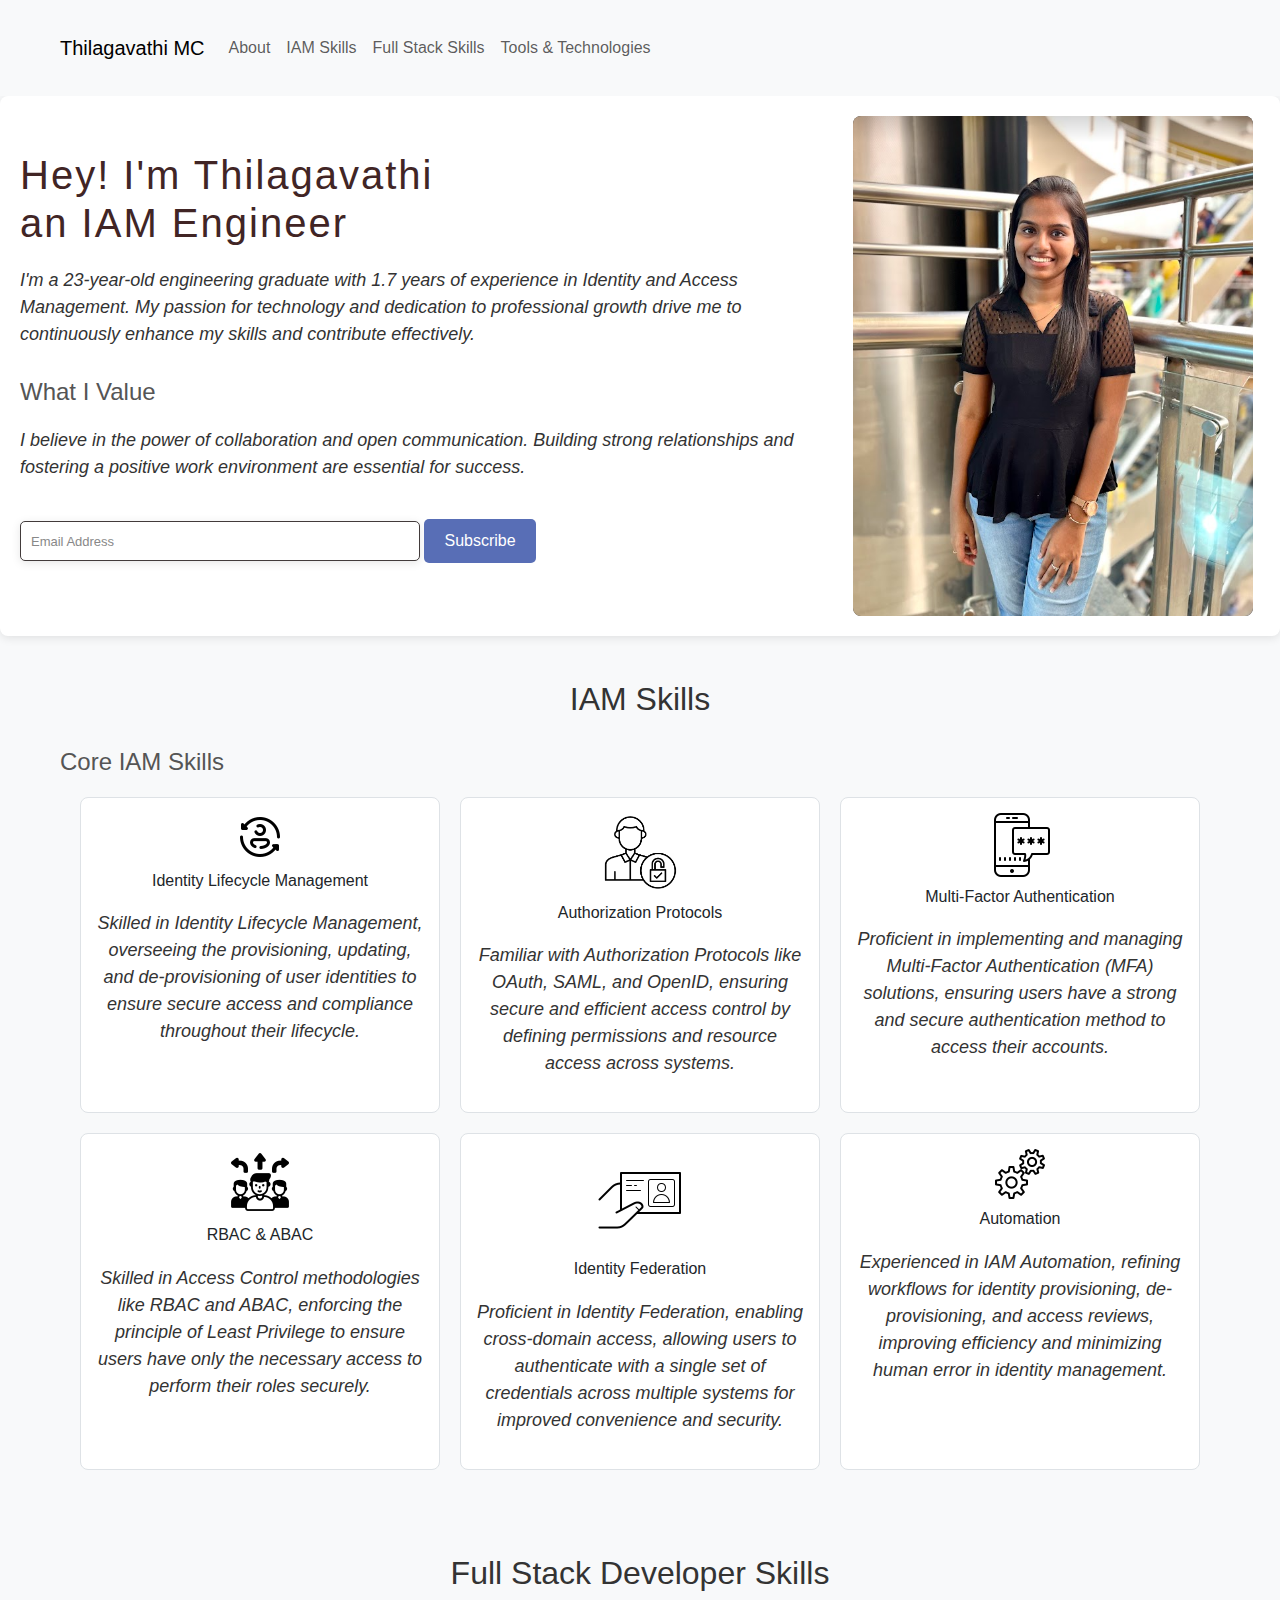
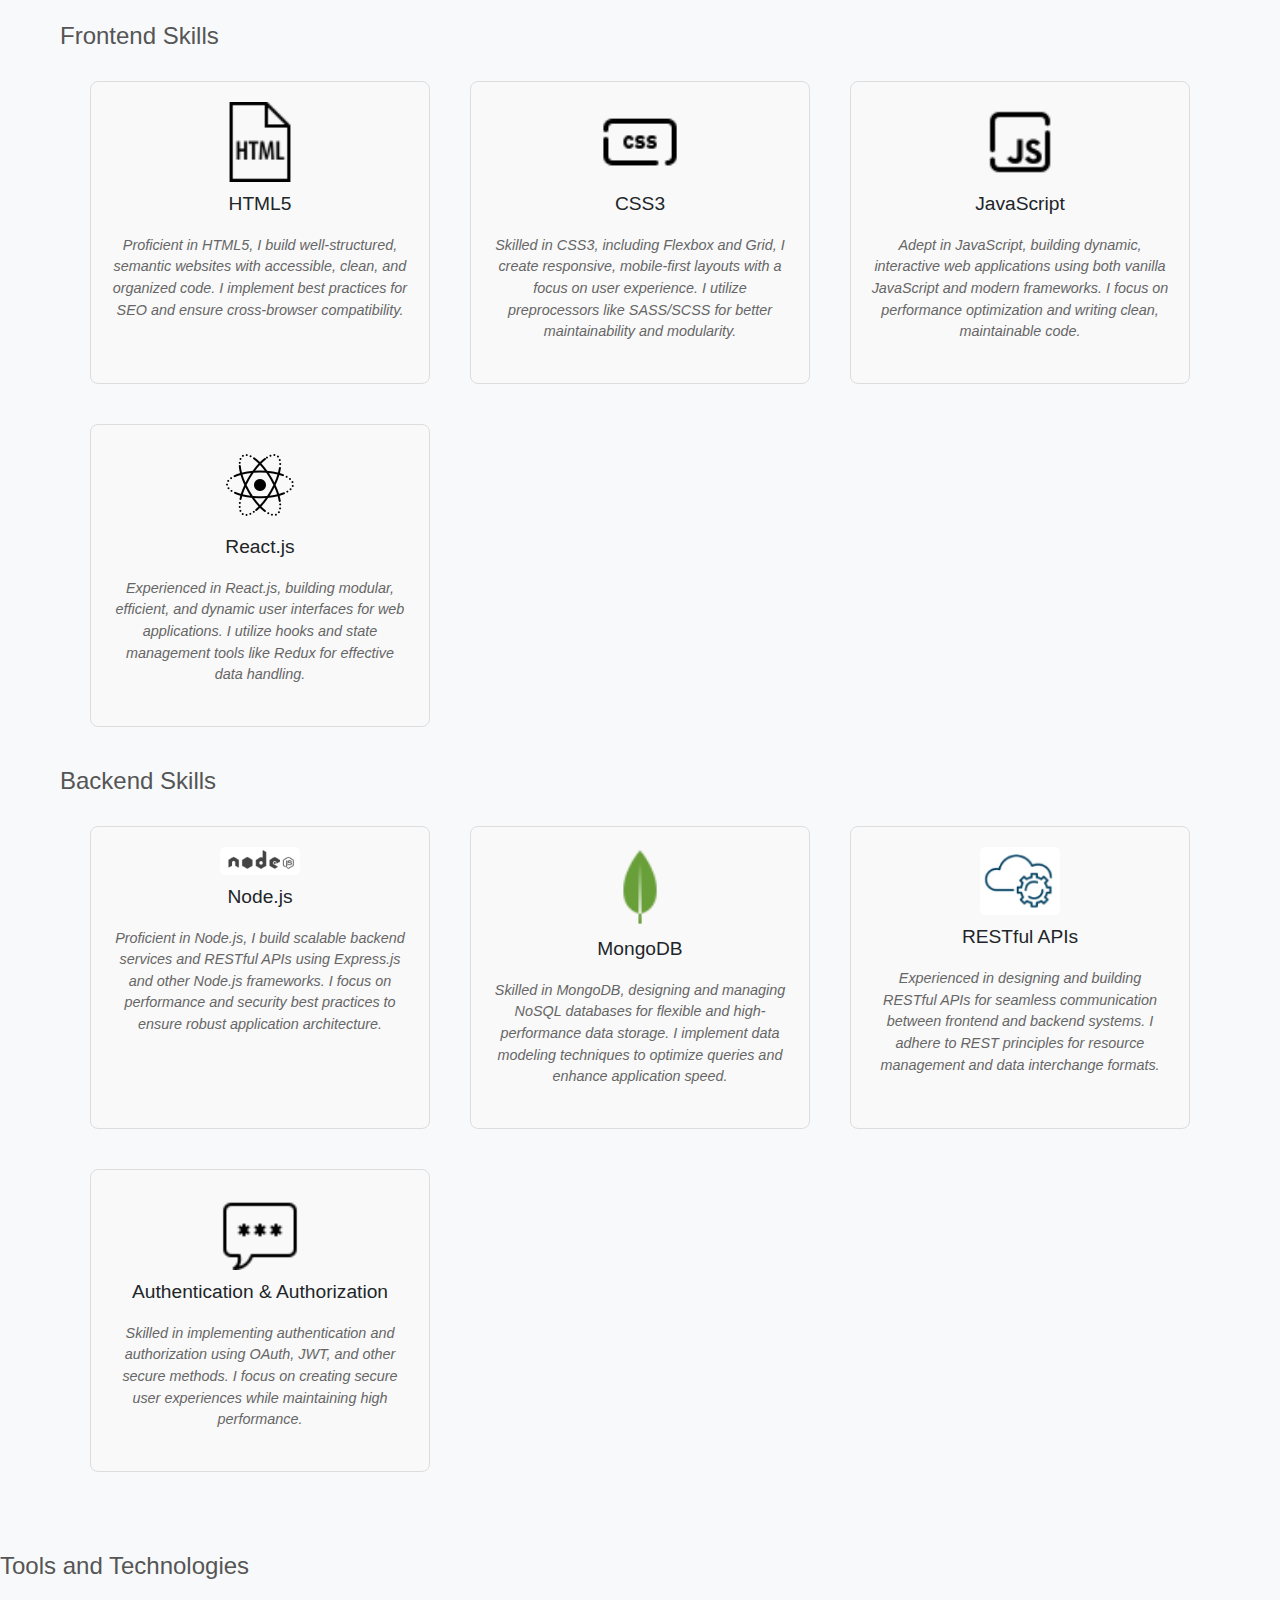
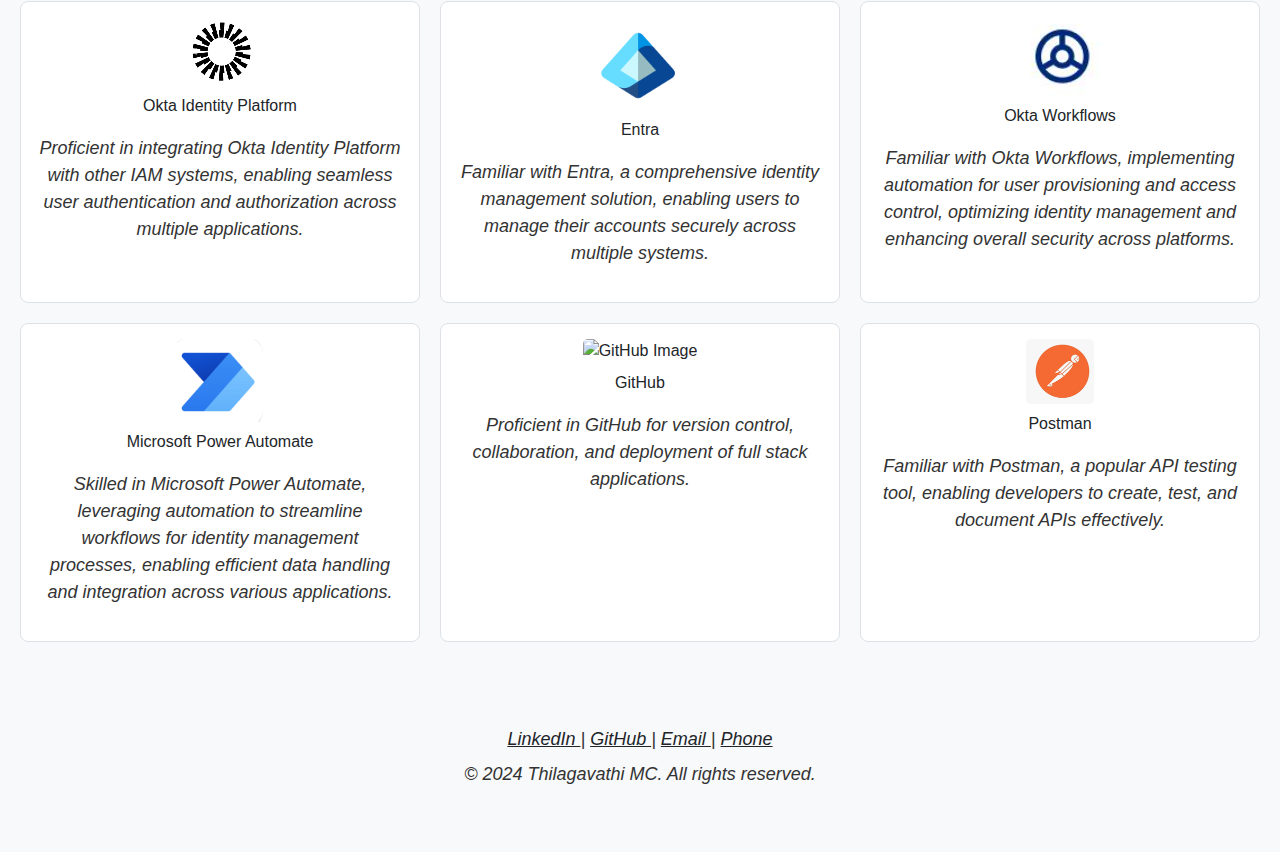
==== index.html @ 43f703d0 "Resume-Create" ====
<!DOCTYPE html>
<html lang="en">
  <head>
    <meta charset="utf-8" />
    <meta http-equiv="X-UA-Compatible" content="IE=edge" />
    <meta name="viewport" content="width=device-width, initial-scale=1" />
    <link
      href="https://cdn.jsdelivr.net/npm/bootstrap@5.3.3/dist/css/bootstrap.min.css"
      rel="stylesheet"
      integrity="sha384-QWTKZyjpPEjISv5WaRU9OFeRpok6YctnYmDr5pNlyT2bRjXh0JMhjY6hW+ALEwIH"
      crossorigin="anonymous"
    />
    <script
      src="https://cdn.jsdelivr.net/npm/bootstrap@5.3.3/dist/js/bootstrap.bundle.min.js"
      integrity="sha384-YvpcrYf0tY3lHB60NNkmXc5s9fDVZLESaAA55NDzOxhy9GkcIdslK1eN7N6jIeHz"
      crossorigin="anonymous"
    ></script>

    <script src="https://cdnjs.cloudflare.com/ajax/libs/font-awesome/6.0.0-beta3/js/all.min.js" integrity="sha512-4f2Rj1RGaymWsTy3lnBaEpG0oE1b6DhET1S/y2S+Inmmtt9VdE2U0QFyzFF0KhzAG7EhmLt+x8U4BQHq4F5LQ==" crossorigin="anonymous" referrerpolicy="no-referrer"></script>

    <link rel="stylesheet" type="text/css" media="screen" href="main.css" />
    <script src="main.js"></script>
    <style>
 body {
    background-color: #f8f9fa;
    font-family: Arial, sans-serif;
    margin: 0; /* Reset body margin */
}

.container {
    max-width: 1200px;
    margin: 0 auto;
    padding: 20px;
}

h2 {
    text-align: center;
    color: #333;
}

h4 {
    margin-top: 30px;
    color: #555;
    font-size: 1.5rem; /* Increased font size for section headers */
}

.Intro {
    display: grid;
    grid-template-columns: 2fr 1fr;
    align-items: center;
    gap: 20px;
    padding: 20px;
    background-color: #ffffff; /* Added background color for contrast */
    border-radius: 8px; /* Rounded corners */
    box-shadow: 0 2px 10px rgba(0, 0, 0, 0.1); /* Soft shadow for depth */
    overflow: hidden; /* Prevent overflow and gaps */
}

.Name {
    font-size: 2.5rem; /* Increased font size */
    color: #412525;
    letter-spacing: 2px;
    margin: 0;
    text-align: left;
}

.mypic {
    height: 500px;
    width: 100%; /* Make image responsive */
    max-width: 400px; /* Limit max width */
    border-radius: 8px;
    background-color: #333;
    object-fit: cover; /* Ensures the image covers the area without distortion */
}

.email {
    height: 40px;
    width: 100%; /* Full width for better responsiveness */
    max-width: 400px; /* Limit max width */
    box-shadow: 0 2px 10px rgba(0, 0, 0, 0.1);
    color: #333;
    border: 1px solid #423b3b;
    border-radius: 5px;
    font-size: 1em;
    margin: 20px 0; /* Margin for better spacing */
    padding: 10px; /* Added padding for better input size */
}

.email::placeholder {
    font-size: 13px;
    color: #888;
}

.submit-btn {
    padding: 10px 20px; /* Added padding for better button size */
    background-color: #586eb6;
    color: white;
    border: none;
    border-radius: 5px;
    font-size: 16px;
    cursor: pointer;
    transition: background-color 0.3s; /* Smooth transition */
}

.submit-btn:hover {
    background-color: #5eb362;
}

p {
    font-size: 1.125rem; /* Improved font size */
    color: #333;
    margin: 20px 0;
    font-style: italic;
}

.IAM-overview,
.skills-overview {
    display: grid; /* Changed to grid for consistent layout */
    grid-template-columns: repeat(auto-fill, minmax(300px, 1fr));
    gap: 20px;
    margin: 20px;
}

.IAM-item,
.skill-item {
    background: white;
    border: 1px solid #dee2e6;
    border-radius: 8px;
    padding: 15px;
    transition: transform 0.3s;
    text-align: center; 
}

.IAM-item:hover,
.skill-item:hover {
    transform: translateY(-5px);
    box-shadow: 0 4px 8px rgba(0, 0, 0, 0.2);
}

.IAM-item img,
.skill-item img {
    max-width: 100%;
    height: auto;
    border-radius: 5px;
    margin-bottom: 10px;
}

.skill-item {
    flex: 1 1 30%; /* Adjusts the size of each skill item */
    margin: 10px;
    padding: 20px;
    border: 1px solid #ddd;
    background-color: #f9f9f9;
    transition: transform 0.2s;
}

.skill-item img {
    width: 80px; /* Set a fixed width for images */
    margin-bottom: 10px;
}

.skill-item h6 {
    font-size: 1.2em;
    margin-bottom: 10px;
}

.skill-item p {
    font-size: 0.9em;
    color: #666;
}

@media screen and (max-width: 768px) {
    .Intro {
        grid-template-columns: 1fr; /* Stacks items on smaller screens */
    }

    .mypic {
        margin-top: 20px; /* Space between image and text on small screens */
    }
}


    </style>
  </head>
  <body>
    <!-- Navigation Bar -->
    <nav class="navbar navbar-expand-lg navbar-light bg-light">
      <div class="container">
        <a class="navbar-brand" href="#">Thilagavathi MC</a>
        <button
          class="navbar-toggler"
          type="button"
          data-bs-toggle="collapse"
          data-bs-target="#navbarNav"
          aria-controls="navbarNav"
          aria-expanded="false"
          aria-label="Toggle navigation"
        >
          <span class="navbar-toggler-icon"></span>
        </button>
        <div class="collapse navbar-collapse" id="navbarNav">
          <ul class="navbar-nav">
            <li class="nav-item">
              <a class="nav-link" href="#about">About</a>
            </li>
            <li class="nav-item">
              <a class="nav-link" href="#iam-skills">IAM Skills</a>
            </li>
            <li class="nav-item">
              <a class="nav-link" href="#dev-skills">Full Stack Skills</a>
            </li>
            <li class="nav-item">
              <a class="nav-link" href="#tools">Tools & Technologies</a>
            </li>
          </ul>
        </div>
      </div>
    </nav>

    <!-- About Section -->
    <section id="about">
      <div class="Intro">
          <div class="about-text">
              <h1 class="Name">Hey! I'm Thilagavathi<br />an IAM Engineer</h1>
              <p>
                  I'm a 23-year-old engineering graduate with 1.7 years of experience in Identity and Access Management. My passion for technology and dedication to professional growth drive me to continuously enhance my skills and contribute effectively.
              </p>
              <h4>What I Value</h4>
              <p>
                  I believe in the power of collaboration and open communication. Building strong relationships and fostering a positive work environment are essential for success.
              </p>
              
              <form>
                  <input
                      type="email"
                      class="email"
                      name="email"
                      placeholder="Email Address"
                      required
                  />
                  <button type="submit" class="submit-btn">Subscribe</button>
              </form>
          </div>
          <img class="mypic" src="/Images/Me.png" alt="Me" />
      </div>
  </section>
  
     

    <!-- IAM Skills Section -->
    <section id="iam-skills">
      <div class="container">
        <h2 class="mt-4 mb-3">IAM Skills</h2>
        <h4>Core IAM Skills</h4>
        <div class="IAM-overview">
          <article class="IAM-item">
            <img
              src="./Images/LifeCycle.png"
              alt="Identity Lifecycle Management Image"
            />
            <h6>Identity Lifecycle Management</h6>
            <p>
              Skilled in Identity Lifecycle Management, overseeing the
              provisioning, updating, and de-provisioning of user identities to
              ensure secure access and compliance throughout their lifecycle.
            </p>
          </article>

          <article class="IAM-item">
            <img
              src="./Images/Authorization.png"
              alt="Authorization Protocols Image"
            />
            <h6>Authorization Protocols</h6>
            <p>
              Familiar with Authorization Protocols like OAuth, SAML, and
              OpenID, ensuring secure and efficient access control by defining
              permissions and resource access across systems.
            </p>
          </article>

          <article class="IAM-item">
            <img
              src="./Images/MFA.png"
              alt="Multi-Factor Authentication Image"
            />
            <h6>Multi-Factor Authentication</h6>
            <p>
              Proficient in implementing and managing Multi-Factor
              Authentication (MFA) solutions, ensuring users have a strong and
              secure authentication method to access their accounts.
            </p>
          </article>

          <article class="IAM-item">
            <img src="Images/RBAC.png" alt="RBAC & ABAC Image" />
            <h6>RBAC & ABAC</h6>
            <p>
              Skilled in Access Control methodologies like RBAC and ABAC,
              enforcing the principle of Least Privilege to ensure users have
              only the necessary access to perform their roles securely.
            </p>
          </article>

          <article class="IAM-item">
            <img
              src="./Images/identityFed.png"
              alt="Identity Federation Image"
            />
            <h6>Identity Federation</h6>
            <p>
              Proficient in Identity Federation, enabling cross-domain access,
              allowing users to authenticate with a single set of credentials
              across multiple systems for improved convenience and security.
            </p>
          </article>

          <article class="IAM-item">
            <img src="./Images/Automation.png" alt="Automation Image" />
            <h6>Automation</h6>
            <p>
              Experienced in IAM Automation, refining workflows for identity
              provisioning, de-provisioning, and access reviews, improving
              efficiency and minimizing human error in identity management.
            </p>
          </article>
        </div>
      </div>
    </section>

    <!-- Full Stack Skills Section -->
    <div class="container">
      <h2 class="mt-4 mb-3">Full Stack Developer Skills</h2>

      <section>
        <h4>Frontend Skills</h4>
        <div class="skills-overview">
          <article class="skill-item">
            <img src="./Images/html.png" alt="HTML5 Image" />
            <h6>HTML5</h6>
            <p>
              Proficient in HTML5, I build well-structured, semantic websites
              with accessible, clean, and organized code. I implement best
              practices for SEO and ensure cross-browser compatibility.
            </p>
          </article>

          <article class="skill-item">
            <img src="./Images/css.png" alt="CSS3 Image" />
            <h6>CSS3</h6>
            <p>
              Skilled in CSS3, including Flexbox and Grid, I create responsive,
              mobile-first layouts with a focus on user experience. I utilize
              preprocessors like SASS/SCSS for better maintainability and
              modularity.
            </p>
          </article>

          <article class="skill-item">
            <img src="./Images/javascript.png" alt="JavaScript Image" />
            <h6>JavaScript</h6>
            <p>
              Adept in JavaScript, building dynamic, interactive web
              applications using both vanilla JavaScript and modern frameworks.
              I focus on performance optimization and writing clean,
              maintainable code.
            </p>
          </article>

          <article class="skill-item">
            <img src="./Images/react.png" alt="React.js Image" />
            <h6>React.js</h6>
            <p>
              Experienced in React.js, building modular, efficient, and dynamic
              user interfaces for web applications. I utilize hooks and state
              management tools like Redux for effective data handling.
            </p>
          </article>
        </div>
      </section>

      <section>
        <h4>Backend Skills</h4>
        <div class="skills-overview">
          <article class="skill-item">
            <img src="./Images/nodejs.png" alt="Node.js Image" />
            <h6>Node.js</h6>
            <p>
              Proficient in Node.js, I build scalable backend services and
              RESTful APIs using Express.js and other Node.js frameworks. I
              focus on performance and security best practices to ensure robust
              application architecture.
            </p>
          </article>

          <article class="skill-item">
            <img src="./Images/mongodb.png" alt="MongoDB Image" />
            <h6>MongoDB</h6>
            <p>
              Skilled in MongoDB, designing and managing NoSQL databases for
              flexible and high-performance data storage. I implement data
              modeling techniques to optimize queries and enhance application
              speed.
            </p>
          </article>

          <article class="skill-item">
            <img src="./Images/restapi.png" alt="RESTful APIs Image" />
            <h6>RESTful APIs</h6>
            <p>
              Experienced in designing and building RESTful APIs for seamless
              communication between frontend and backend systems. I adhere to
              REST principles for resource management and data interchange
              formats.
            </p>
          </article>

          <article class="skill-item">
            <img src="./Images/auth.png" alt="Authentication Image" />
            <h6>Authentication & Authorization</h6>
            <p>
              Skilled in implementing authentication and authorization using
              OAuth, JWT, and other secure methods. I focus on creating secure
              user experiences while maintaining high performance.
            </p>
          </article>
        </div>
      </section>
    </div>

    <!-- Tools & Technologies Section -->
    <section>
      <h4>Tools and Technologies</h4>
      <div class="IAM-overview">
        <article class="IAM-item">
          <img src="./Images/Okta.png" alt="Okta Identity Platform Image" />
          <h6>Okta Identity Platform</h6>
          <p>
            Proficient in integrating Okta Identity Platform with other IAM
            systems, enabling seamless user authentication and authorization
            across multiple applications.
          </p>
        </article>

        <article class="IAM-item">
          <img src="./Images/Entra.png" alt="Entra Image" />
          <h6>Entra</h6>
          <p>
            Familiar with Entra, a comprehensive identity management solution,
            enabling users to manage their accounts securely across multiple
            systems.
          </p>
        </article>

        <article class="IAM-item">
          <img src="./Images/WorkFlow.png" alt="Okta Workflows Image" />
          <h6>Okta Workflows</h6>
          <p>
            Familiar with Okta Workflows, implementing automation for user
            provisioning and access control, optimizing identity management and
            enhancing overall security across platforms.
          </p>
        </article>

        <article class="IAM-item">
          <img src="./Images//PA.png" alt="Microsoft Power Automate Image" />
          <h6>Microsoft Power Automate</h6>
          <p>
            Skilled in Microsoft Power Automate, leveraging automation to
            streamline workflows for identity management processes, enabling
            efficient data handling and integration across various applications.
          </p>
        </article>

        <article class="IAM-item">
          <img src="./Images/github.png" alt="GitHub Image" />
          <h6>GitHub</h6>
          <p>
            Proficient in GitHub for version control, collaboration, and
            deployment of full stack applications.
          </p>
        </article>

        <article class="IAM-item">
          <img src="./Images/postman.png" alt="Postman Image" />
          <h6>Postman</h6>
          <p>
            Familiar with Postman, a popular API testing tool, enabling
            developers to create, test, and document APIs effectively.
          </p>
        </article>
      </div>
    </section>
  </body>

<!-- Footer Section -->
<footer class="bg-light text-center py-4">
  <div class="container">
    <p class="mb-0">
      <a href="https://www.linkedin.com/in/mc-thilaga/" target="_blank" class="text-dark">
        <i class="fab fa-linkedin"></i> LinkedIn
      </a> |
      <a href="https://github.com/ThilagaMC" target="_blank" class="text-dark">
        <i class="fab fa-github"></i> GitHub
      </a> |
      <a href="mailto:thilaga2k2@gmail.com" class="text-dark">
        <i class="fas fa-envelope"></i> Email
      </a> |
      <a href="tel:+91 9381659870" class="text-dark">
        <i class="fas fa-phone"></i> Phone
      </a>
    </p>
    <p class="mt-2">
      &copy; 2024 Thilagavathi MC. All rights reserved.
    </p>
  </div>
</footer>


</html>
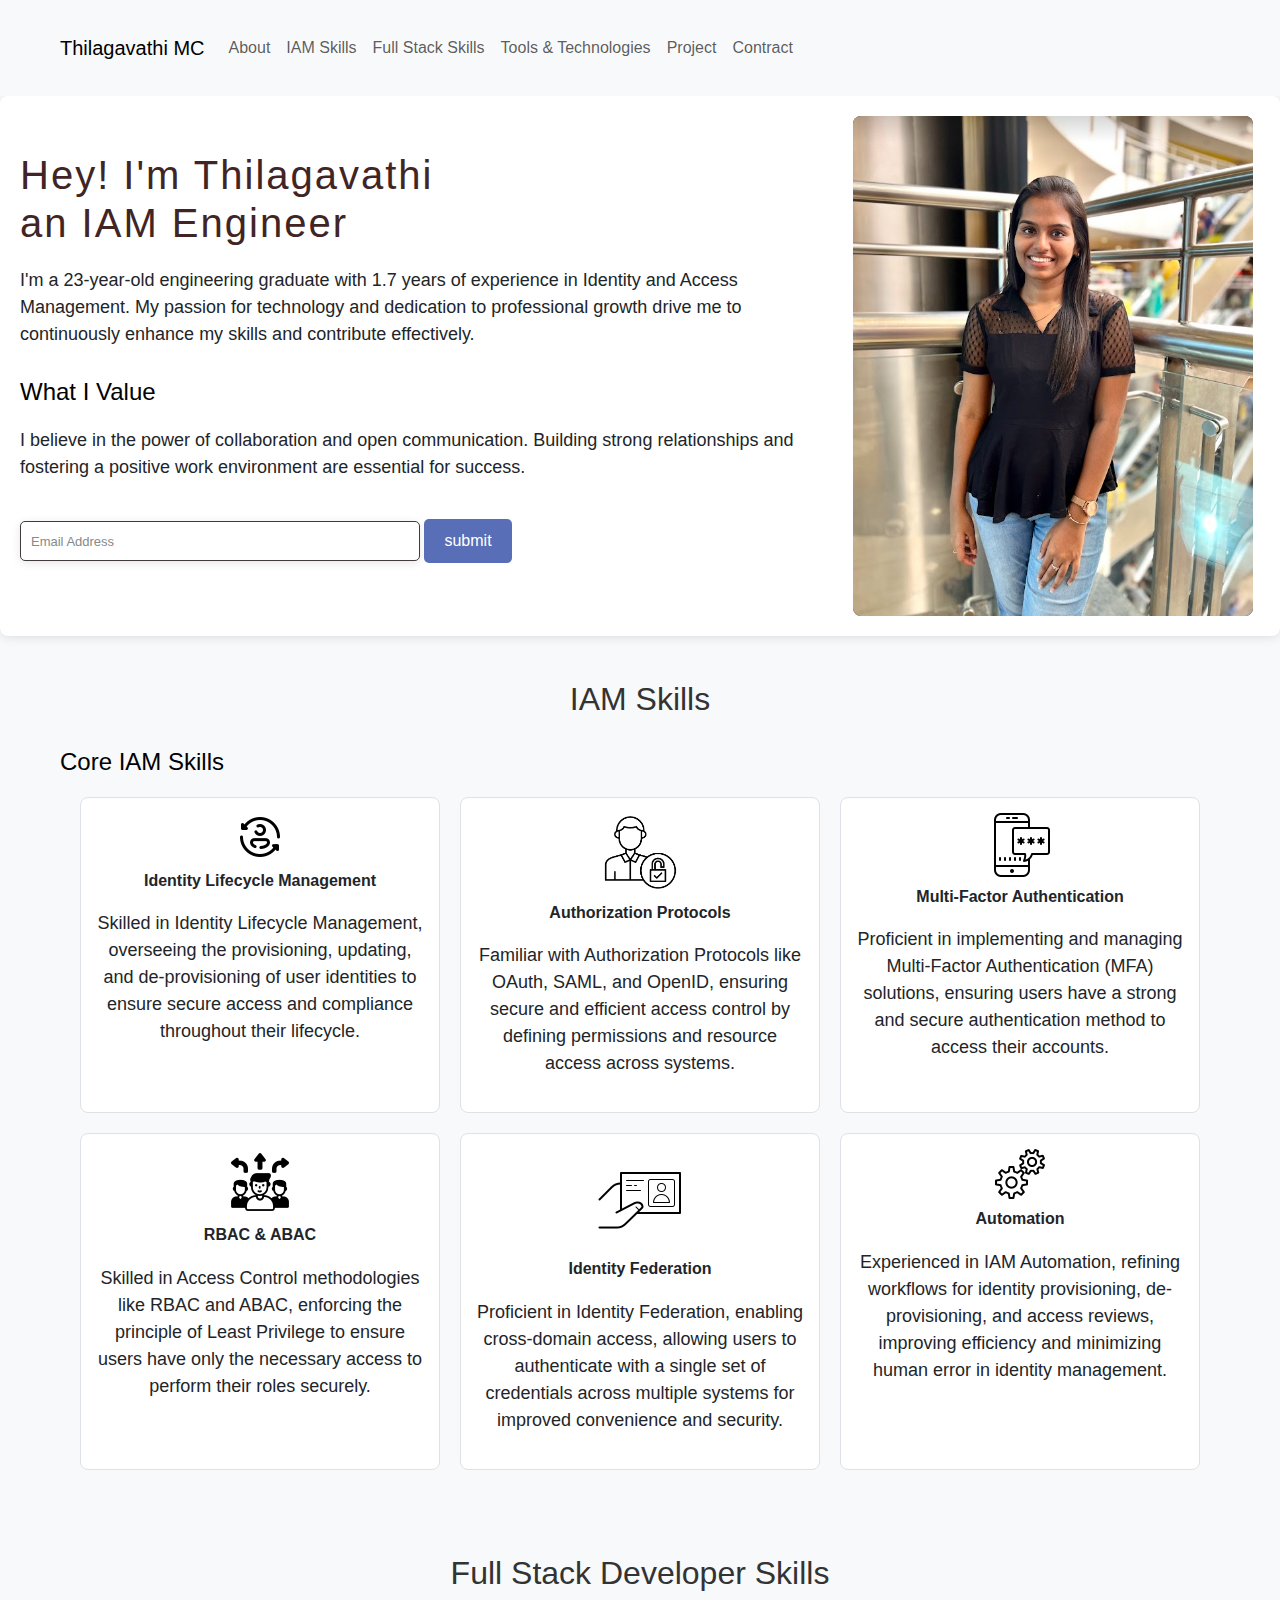
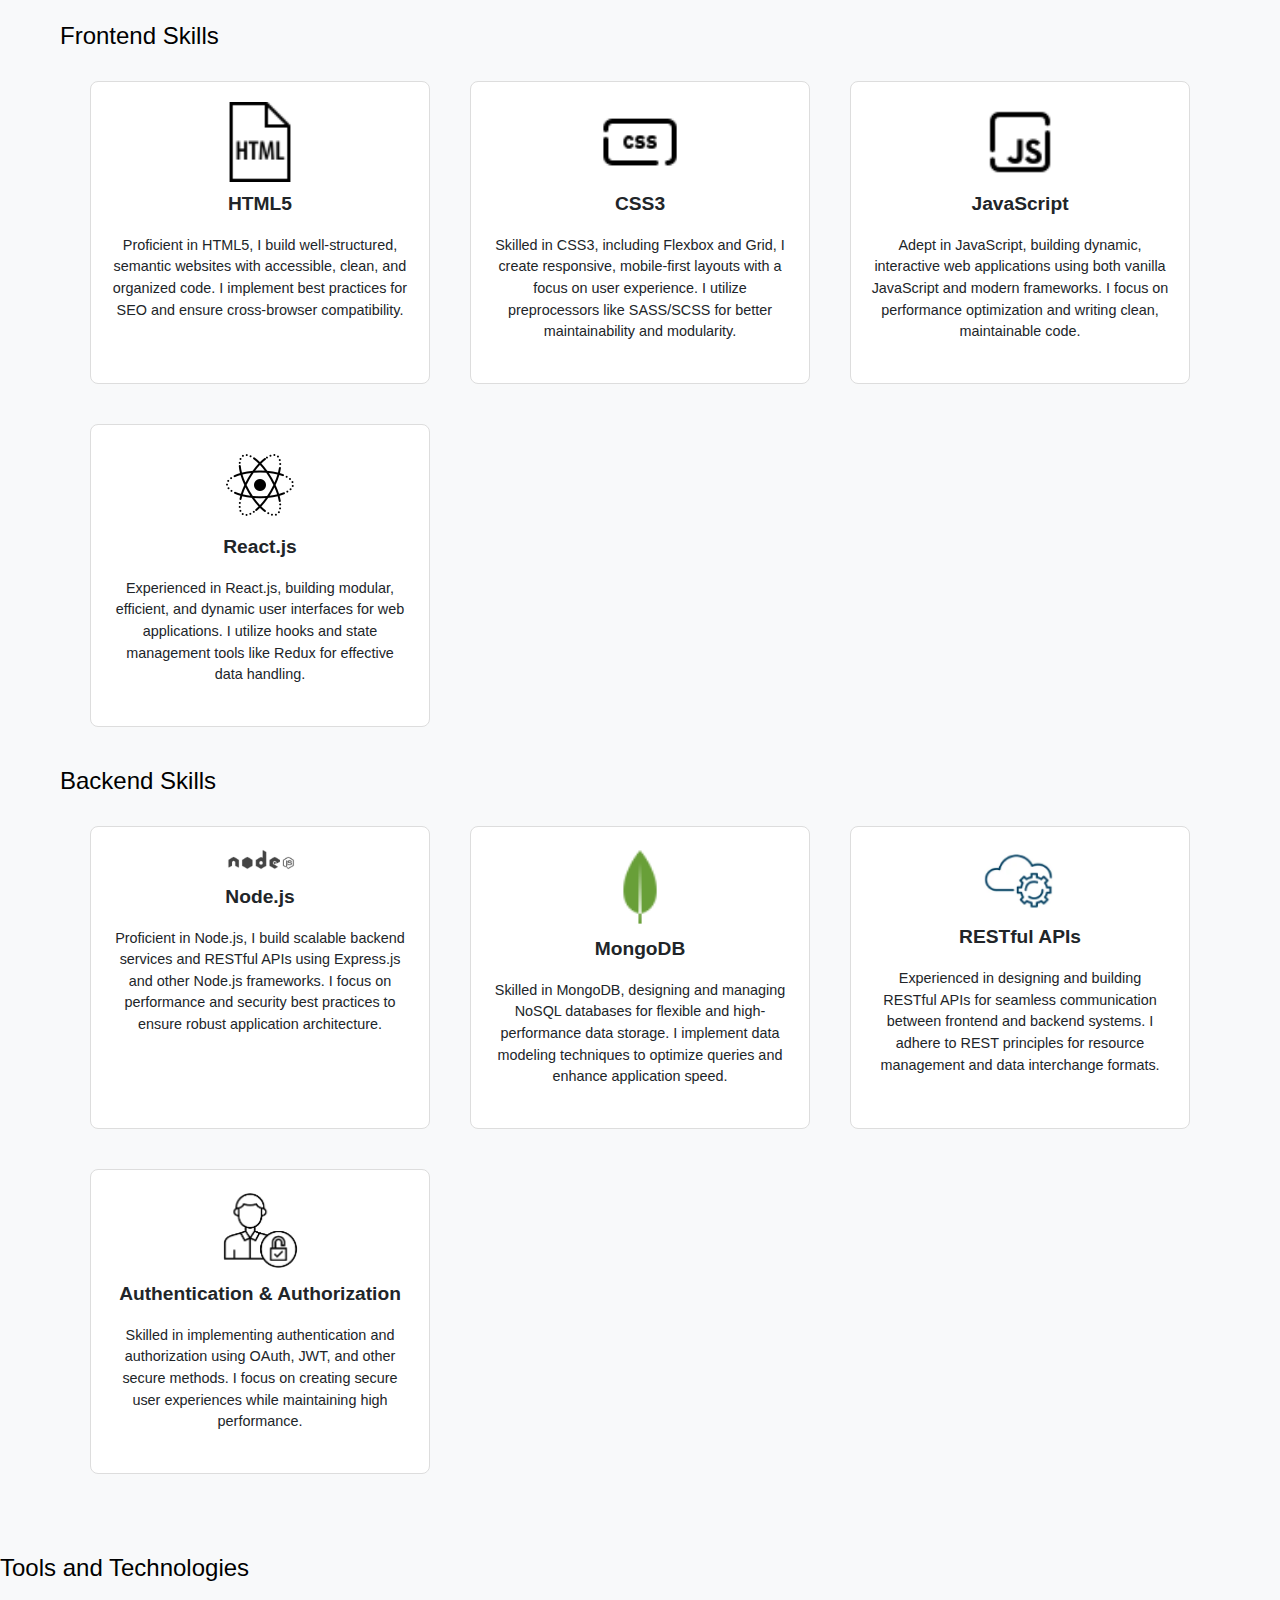
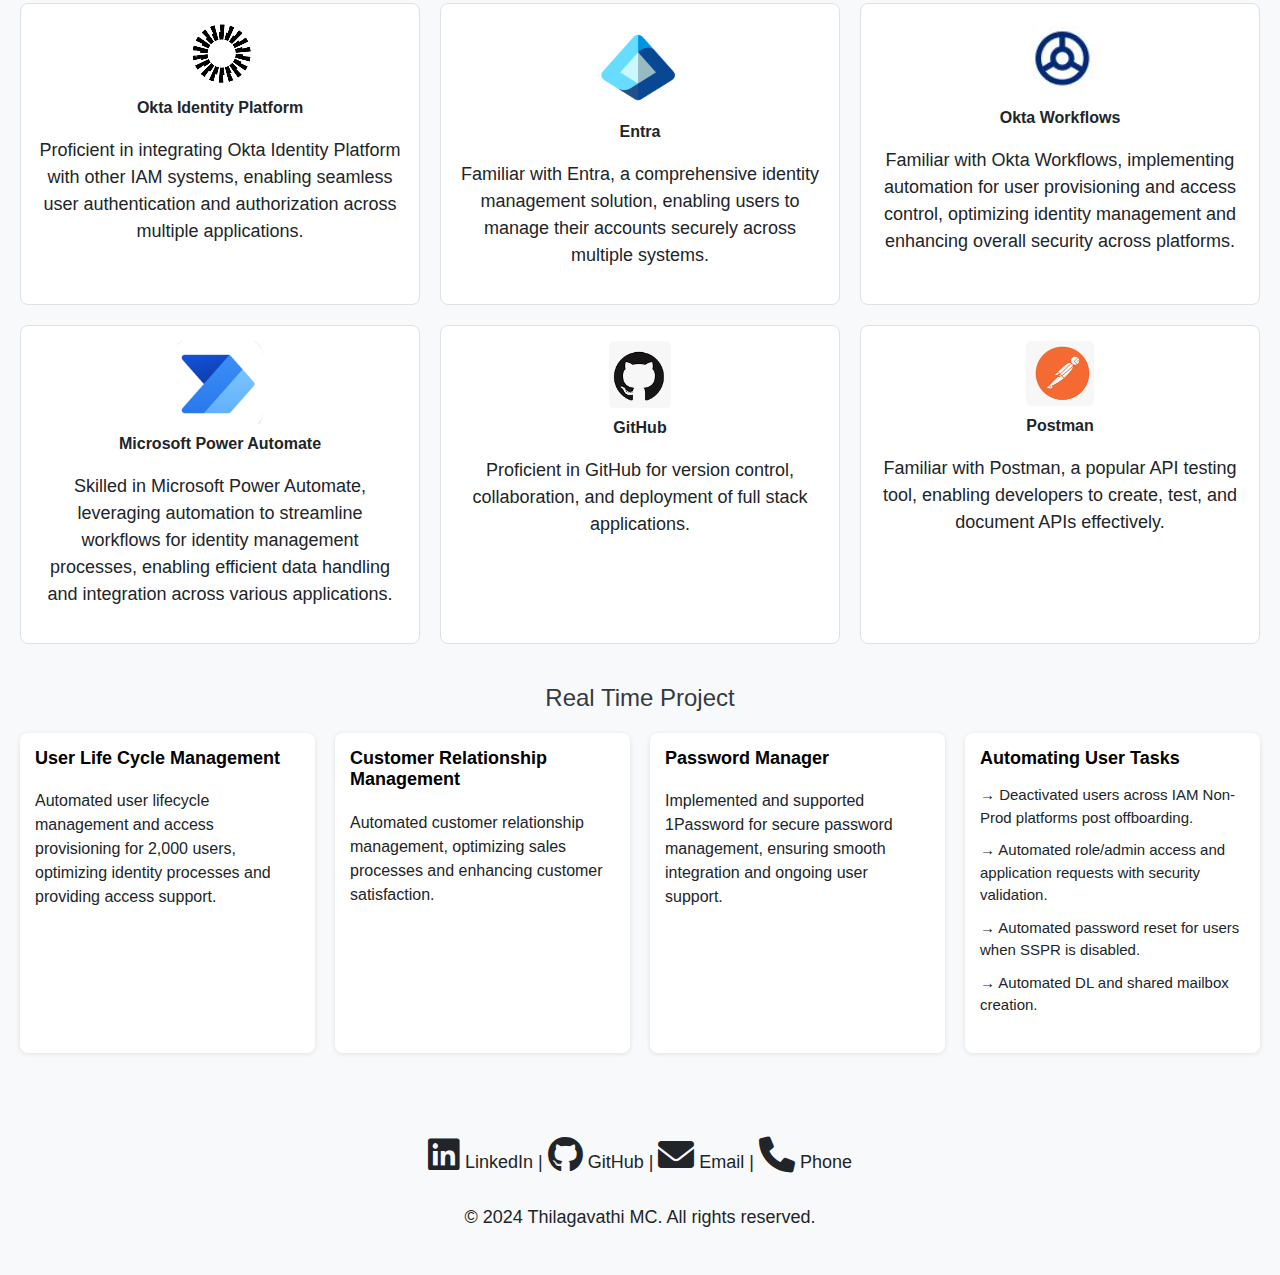
==== commit 2fd63126: "changes" ====
--- a/index.html
+++ b/index.html
@@ -1,6 +1,7 @@
 <!DOCTYPE html>
 <html lang="en">
   <head>
+    <title>Resume</title>
     <meta charset="utf-8" />
     <meta http-equiv="X-UA-Compatible" content="IE=edge" />
     <meta name="viewport" content="width=device-width, initial-scale=1" />
@@ -16,173 +17,17 @@
       crossorigin="anonymous"
     ></script>
 
-    <script src="https://cdnjs.cloudflare.com/ajax/libs/font-awesome/6.0.0-beta3/js/all.min.js" integrity="sha512-4f2Rj1RGaymWsTy3lnBaEpG0oE1b6DhET1S/y2S+Inmmtt9VdE2U0QFyzFF0KhzAG7EhmLt+x8U4BQHq4F5LQ==" crossorigin="anonymous" referrerpolicy="no-referrer"></script>
-
-    <link rel="stylesheet" type="text/css" media="screen" href="main.css" />
+    <link rel="stylesheet" href="https://cdnjs.cloudflare.com/ajax/libs/font-awesome/6.0.0-beta3/css/all.min.css">
+
+    <link rel="stylesheet" type="text/css" media="screen" href=".css" />
+    <link rel="stylesheet" href="./main.css">
     <script src="main.js"></script>
-    <style>
- body {
-    background-color: #f8f9fa;
-    font-family: Arial, sans-serif;
-    margin: 0; /* Reset body margin */
-}
-
-.container {
-    max-width: 1200px;
-    margin: 0 auto;
-    padding: 20px;
-}
-
-h2 {
-    text-align: center;
-    color: #333;
-}
-
-h4 {
-    margin-top: 30px;
-    color: #555;
-    font-size: 1.5rem; /* Increased font size for section headers */
-}
-
-.Intro {
-    display: grid;
-    grid-template-columns: 2fr 1fr;
-    align-items: center;
-    gap: 20px;
-    padding: 20px;
-    background-color: #ffffff; /* Added background color for contrast */
-    border-radius: 8px; /* Rounded corners */
-    box-shadow: 0 2px 10px rgba(0, 0, 0, 0.1); /* Soft shadow for depth */
-    overflow: hidden; /* Prevent overflow and gaps */
-}
-
-.Name {
-    font-size: 2.5rem; /* Increased font size */
-    color: #412525;
-    letter-spacing: 2px;
-    margin: 0;
-    text-align: left;
-}
-
-.mypic {
-    height: 500px;
-    width: 100%; /* Make image responsive */
-    max-width: 400px; /* Limit max width */
-    border-radius: 8px;
-    background-color: #333;
-    object-fit: cover; /* Ensures the image covers the area without distortion */
-}
-
-.email {
-    height: 40px;
-    width: 100%; /* Full width for better responsiveness */
-    max-width: 400px; /* Limit max width */
-    box-shadow: 0 2px 10px rgba(0, 0, 0, 0.1);
-    color: #333;
-    border: 1px solid #423b3b;
-    border-radius: 5px;
-    font-size: 1em;
-    margin: 20px 0; /* Margin for better spacing */
-    padding: 10px; /* Added padding for better input size */
-}
-
-.email::placeholder {
-    font-size: 13px;
-    color: #888;
-}
-
-.submit-btn {
-    padding: 10px 20px; /* Added padding for better button size */
-    background-color: #586eb6;
-    color: white;
-    border: none;
-    border-radius: 5px;
-    font-size: 16px;
-    cursor: pointer;
-    transition: background-color 0.3s; /* Smooth transition */
-}
-
-.submit-btn:hover {
-    background-color: #5eb362;
-}
-
-p {
-    font-size: 1.125rem; /* Improved font size */
-    color: #333;
-    margin: 20px 0;
-    font-style: italic;
-}
-
-.IAM-overview,
-.skills-overview {
-    display: grid; /* Changed to grid for consistent layout */
-    grid-template-columns: repeat(auto-fill, minmax(300px, 1fr));
-    gap: 20px;
-    margin: 20px;
-}
-
-.IAM-item,
-.skill-item {
-    background: white;
-    border: 1px solid #dee2e6;
-    border-radius: 8px;
-    padding: 15px;
-    transition: transform 0.3s;
-    text-align: center; 
-}
-
-.IAM-item:hover,
-.skill-item:hover {
-    transform: translateY(-5px);
-    box-shadow: 0 4px 8px rgba(0, 0, 0, 0.2);
-}
-
-.IAM-item img,
-.skill-item img {
-    max-width: 100%;
-    height: auto;
-    border-radius: 5px;
-    margin-bottom: 10px;
-}
-
-.skill-item {
-    flex: 1 1 30%; /* Adjusts the size of each skill item */
-    margin: 10px;
-    padding: 20px;
-    border: 1px solid #ddd;
-    background-color: #f9f9f9;
-    transition: transform 0.2s;
-}
-
-.skill-item img {
-    width: 80px; /* Set a fixed width for images */
-    margin-bottom: 10px;
-}
-
-.skill-item h6 {
-    font-size: 1.2em;
-    margin-bottom: 10px;
-}
-
-.skill-item p {
-    font-size: 0.9em;
-    color: #666;
-}
-
-@media screen and (max-width: 768px) {
-    .Intro {
-        grid-template-columns: 1fr; /* Stacks items on smaller screens */
-    }
-
-    .mypic {
-        margin-top: 20px; /* Space between image and text on small screens */
-    }
-}
-
-
-    </style>
+
   </head>
   <body>
+
+    
+
     <!-- Navigation Bar -->
     <nav class="navbar navbar-expand-lg navbar-light bg-light">
       <div class="container">
@@ -211,6 +56,12 @@
             </li>
             <li class="nav-item">
               <a class="nav-link" href="#tools">Tools & Technologies</a>
+            </li>
+            <li class="nav-item">
+              <a class="nav-link" href="#project">Project</a>
+            </li>
+            <li class="nav-item">
+              <a class="nav-link" href="#contract">Contract</a>
             </li>
           </ul>
         </div>
@@ -238,10 +89,10 @@
                       placeholder="Email Address"
                       required
                   />
-                  <button type="submit" class="submit-btn">Subscribe</button>
+                  <button type="submit" class="submit-btn">submit</button>
               </form>
           </div>
-          <img class="mypic" src="/Images/Me.png" alt="Me" />
+          <img class="mypic" src="./Pictures/Me.png" alt="Me" />
       </div>
   </section>
   
@@ -255,8 +106,8 @@
         <div class="IAM-overview">
           <article class="IAM-item">
             <img
-              src="./Images/LifeCycle.png"
-              alt="Identity Lifecycle Management Image"
+              src="./Pictures/LifeCycle.png"
+              alt="Identity Lifecycle Management"
             />
             <h6>Identity Lifecycle Management</h6>
             <p>
@@ -268,8 +119,8 @@
 
           <article class="IAM-item">
             <img
-              src="./Images/Authorization.png"
-              alt="Authorization Protocols Image"
+              src="./Pictures/Authorization.png"
+              alt="Authorization Protocols"
             />
             <h6>Authorization Protocols</h6>
             <p>
@@ -281,8 +132,8 @@
 
           <article class="IAM-item">
             <img
-              src="./Images/MFA.png"
-              alt="Multi-Factor Authentication Image"
+              src="./Pictures/MFA.png"
+              alt="Multi-Factor Authentication"
             />
             <h6>Multi-Factor Authentication</h6>
             <p>
@@ -293,7 +144,7 @@
           </article>
 
           <article class="IAM-item">
-            <img src="Images/RBAC.png" alt="RBAC & ABAC Image" />
+            <img src="Pictures/RBAC.png" alt="RBAC & ABAC " />
             <h6>RBAC & ABAC</h6>
             <p>
               Skilled in Access Control methodologies like RBAC and ABAC,
@@ -304,8 +155,8 @@
 
           <article class="IAM-item">
             <img
-              src="./Images/identityFed.png"
-              alt="Identity Federation Image"
+              src="./Pictures/identityFed.png"
+              alt="Identity Federation"
             />
             <h6>Identity Federation</h6>
             <p>
@@ -316,7 +167,7 @@
           </article>
 
           <article class="IAM-item">
-            <img src="./Images/Automation.png" alt="Automation Image" />
+            <img src="./Pictures/Automation.png" alt="Automation" />
             <h6>Automation</h6>
             <p>
               Experienced in IAM Automation, refining workflows for identity
@@ -329,14 +180,15 @@
     </section>
 
     <!-- Full Stack Skills Section -->
-    <div class="container">
-      <h2 class="mt-4 mb-3">Full Stack Developer Skills</h2>
-
-      <section>
+    
+    <div class="container" id="dev-skills">
+      <h2 class="mt-4 mb-3 ">Full Stack Developer Skills</h2>
+
+      <section >
         <h4>Frontend Skills</h4>
         <div class="skills-overview">
           <article class="skill-item">
-            <img src="./Images/html.png" alt="HTML5 Image" />
+            <img src="./Pictures/html.png" alt="HTML5" />
             <h6>HTML5</h6>
             <p>
               Proficient in HTML5, I build well-structured, semantic websites
@@ -346,7 +198,7 @@
           </article>
 
           <article class="skill-item">
-            <img src="./Images/css.png" alt="CSS3 Image" />
+            <img src="./Pictures/css.png" alt="CSS3" />
             <h6>CSS3</h6>
             <p>
               Skilled in CSS3, including Flexbox and Grid, I create responsive,
@@ -357,7 +209,7 @@
           </article>
 
           <article class="skill-item">
-            <img src="./Images/javascript.png" alt="JavaScript Image" />
+            <img src="./Pictures/javascript.png" alt="JavaScript" />
             <h6>JavaScript</h6>
             <p>
               Adept in JavaScript, building dynamic, interactive web
@@ -368,7 +220,7 @@
           </article>
 
           <article class="skill-item">
-            <img src="./Images/react.png" alt="React.js Image" />
+            <img src="./Pictures/react.png" alt="React.js" />
             <h6>React.js</h6>
             <p>
               Experienced in React.js, building modular, efficient, and dynamic
@@ -383,7 +235,7 @@
         <h4>Backend Skills</h4>
         <div class="skills-overview">
           <article class="skill-item">
-            <img src="./Images/nodejs.png" alt="Node.js Image" />
+            <img src="./Pictures/nodejs.png" alt="Node.js" />
             <h6>Node.js</h6>
             <p>
               Proficient in Node.js, I build scalable backend services and
@@ -394,7 +246,7 @@
           </article>
 
           <article class="skill-item">
-            <img src="./Images/mongodb.png" alt="MongoDB Image" />
+            <img src="./Pictures/mongodb.png" alt="MongoDB" />
             <h6>MongoDB</h6>
             <p>
               Skilled in MongoDB, designing and managing NoSQL databases for
@@ -405,7 +257,7 @@
           </article>
 
           <article class="skill-item">
-            <img src="./Images/restapi.png" alt="RESTful APIs Image" />
+            <img src="./Pictures/restapi.png" alt="RESTful APIs" />
             <h6>RESTful APIs</h6>
             <p>
               Experienced in designing and building RESTful APIs for seamless
@@ -416,7 +268,7 @@
           </article>
 
           <article class="skill-item">
-            <img src="./Images/auth.png" alt="Authentication Image" />
+            <img src="./Pictures/Authorization.png" alt="Authentication" />
             <h6>Authentication & Authorization</h6>
             <p>
               Skilled in implementing authentication and authorization using
@@ -430,10 +282,10 @@
 
     <!-- Tools & Technologies Section -->
     <section>
-      <h4>Tools and Technologies</h4>
+      <h4 id="tools">Tools and Technologies</h4>
       <div class="IAM-overview">
         <article class="IAM-item">
-          <img src="./Images/Okta.png" alt="Okta Identity Platform Image" />
+          <img src="./Pictures/Okta.png" alt="Okta Identity Platform" />
           <h6>Okta Identity Platform</h6>
           <p>
             Proficient in integrating Okta Identity Platform with other IAM
@@ -443,7 +295,7 @@
         </article>
 
         <article class="IAM-item">
-          <img src="./Images/Entra.png" alt="Entra Image" />
+          <img src="./Pictures/Entra.png" alt="Entra" />
           <h6>Entra</h6>
           <p>
             Familiar with Entra, a comprehensive identity management solution,
@@ -453,7 +305,7 @@
         </article>
 
         <article class="IAM-item">
-          <img src="./Images/WorkFlow.png" alt="Okta Workflows Image" />
+          <img src="./Pictures/WorkFlow.png" alt="Okta Workflows" />
           <h6>Okta Workflows</h6>
           <p>
             Familiar with Okta Workflows, implementing automation for user
@@ -463,7 +315,7 @@
         </article>
 
         <article class="IAM-item">
-          <img src="./Images//PA.png" alt="Microsoft Power Automate Image" />
+          <img src="./Pictures/PA.png" alt="Microsoft Power Automate" />
           <h6>Microsoft Power Automate</h6>
           <p>
             Skilled in Microsoft Power Automate, leveraging automation to
@@ -473,7 +325,7 @@
         </article>
 
         <article class="IAM-item">
-          <img src="./Images/github.png" alt="GitHub Image" />
+          <img src="./Pictures/GitHub.png" alt="GitHub" />
           <h6>GitHub</h6>
           <p>
             Proficient in GitHub for version control, collaboration, and
@@ -482,7 +334,7 @@
         </article>
 
         <article class="IAM-item">
-          <img src="./Images/postman.png" alt="Postman Image" />
+          <img src="./Pictures/postman.png" alt="Postman" />
           <h6>Postman</h6>
           <p>
             Familiar with Postman, a popular API testing tool, enabling
@@ -490,26 +342,55 @@
           </p>
         </article>
       </div>
+
+      <div class="Project-Details" id="project">
+        <h5>Real Time Project</h5>
+        <div class="grid-container">
+            <div class="grid-item">
+                <h6>User Life Cycle Management</h6>
+                <p>Automated user lifecycle management and access provisioning for 2,000 users, optimizing identity processes and providing access support.</p>
+            </div>
+            <div class="grid-item">
+                <h6>Customer Relationship Management</h6>
+                <p>Automated customer relationship management, optimizing sales processes and enhancing customer satisfaction.</p>
+            </div>
+            <div class="grid-item">
+                <h6>Password Manager</h6>
+                <p>Implemented and supported 1Password for secure password management, ensuring smooth integration and ongoing user support.</p>
+            </div>
+            <div class="grid-item">
+                <h6>Automating User Tasks</h6>
+                <ul class="list-inline">
+                    <li>&rarr; Deactivated users across IAM Non-Prod platforms post offboarding.</li>
+                    <li>&rarr; Automated role/admin access and application requests with security validation.</li>
+                    <li>&rarr; Automated password reset for users when SSPR is disabled.</li>
+                    <li>&rarr; Automated DL and shared mailbox creation.</li>
+                </ul>
+            </div>
+        </div>
+    </div>
+    
+
     </section>
   </body>
 
 <!-- Footer Section -->
 <footer class="bg-light text-center py-4">
-  <div class="container">
-    <p class="mb-0">
-      <a href="https://www.linkedin.com/in/mc-thilaga/" target="_blank" class="text-dark">
-        <i class="fab fa-linkedin"></i> LinkedIn
-      </a> |
-      <a href="https://github.com/ThilagaMC" target="_blank" class="text-dark">
-        <i class="fab fa-github"></i> GitHub
-      </a> |
-      <a href="mailto:thilaga2k2@gmail.com" class="text-dark">
-        <i class="fas fa-envelope"></i> Email
-      </a> |
-      <a href="tel:+91 9381659870" class="text-dark">
-        <i class="fas fa-phone"></i> Phone
-      </a>
-    </p>
+  <div class="container" id="contract">
+      <p class="mb-0">
+          <a href="https://www.linkedin.com/in/mc-thilaga/" style="text-decoration: none;" target="_blank" class="text-dark">
+              <i class="fab fa-linkedin fa-2x"></i> LinkedIn |</a>
+          <a href="https://github.com/ThilagaMC" target="_blank" class="text-dark" style="text-decoration: none;">
+              <i class="fab fa-github fa-2x"></i> GitHub
+          </a> |
+          <a href="mailto:your-thilaga2k2@gmail.com" class="text-dark" style="text-decoration: none;">
+              <i class="fas fa-envelope fa-2x"></i> Email
+          </a> |
+          <a href="tel:+91 9381659870" class="text-dark" style="text-decoration: none;">
+              <i class="fas fa-phone fa-2x"></i> Phone
+          </a>
+      </p>
+  </div>
     <p class="mt-2">
       &copy; 2024 Thilagavathi MC. All rights reserved.
     </p>
--- a/main.css
+++ b/main.css
@@ -0,0 +1,212 @@
+body {
+    background-color: #f8f9fa;
+    margin: 0;
+    font-family: 'Gill Sans', 'Gill Sans MT', Calibri, 'Trebuchet MS', sans-serif;
+}
+
+.container {
+    max-width: 1200px;
+    margin: 0 auto;
+    padding: 20px;
+}
+
+h2 {
+    text-align: center;
+    color: #333;
+}
+
+h4 {
+    margin-top: 30px;
+    color: #000000;
+    font-size: 1.5rem; /* Increased font size for section headers */
+}
+
+h6 {
+    font-weight: 550;
+}
+.Intro {
+    display: grid;
+    grid-template-columns: 2fr 1fr;
+    align-items: center;
+    gap: 20px;
+    padding: 20px;
+    background-color: #ffffff; /* Added background color for contrast */
+    border-radius: 8px; /* Rounded corners */
+    box-shadow: 0 2px 10px rgba(0, 0, 0, 0.1); /* Soft shadow for depth */
+    overflow: hidden; /* Prevent overflow and gaps */
+}
+
+.Name {
+    font-size: 2.5rem; /* Increased font size */
+    color: #412525;
+    letter-spacing: 2px;
+    margin: 0;
+    text-align: left;
+}
+
+.mypic {
+    height: 500px;
+    width: 100%; /* Make image responsive */
+    max-width: 400px; /* Limit max width */
+    border-radius: 8px;
+    background-color: #333;
+    object-fit: cover; /* Ensures the image covers the area without distortion */
+}
+
+.email {
+    height: 40px;
+    width: 100%; /* Full width for better responsiveness */
+    max-width: 400px; /* Limit max width */
+    box-shadow: 0 2px 10px rgba(0, 0, 0, 0.1);
+    color: #333;
+    border: 1px solid #423b3b;
+    border-radius: 5px;
+    font-size: 1em;
+    margin: 20px 0; /* Margin for better spacing */
+    padding: 10px; /* Added padding for better input size */
+}
+
+.email::placeholder {
+    font-size: 13px;
+    color: #888;
+}
+
+.submit-btn {
+    padding: 10px 20px; /* Added padding for better button size */
+    background-color: #586eb6;
+    color: white;
+    border: none;
+    border-radius: 5px;
+    font-size: 16px;
+    cursor: pointer;
+    transition: background-color 0.3s; /* Smooth transition */
+}
+
+.submit-btn:hover {
+    background-color: #5eb362;
+}
+
+p {
+    font-size: 1.125rem; /* Improved font size */
+    margin: 20px 0;
+}
+
+.IAM-overview,
+.skills-overview {
+    display: grid;
+    grid-template-columns: repeat(auto-fill, minmax(300px, 1fr));
+    gap: 20px;
+    margin: 20px;
+}
+
+.IAM-item,
+.skill-item {
+    background: white;
+    border: 1px solid #dee2e6;
+    border-radius: 8px;
+    padding: 15px;
+    transition: transform 0.3s;
+    text-align: center; 
+}
+
+.IAM-item:hover,
+.skill-item:hover {
+    transform: translateY(-5px);
+    box-shadow: 0 4px 8px rgba(0, 0, 0, 0.2);
+}
+
+.IAM-item img,
+.skill-item img {
+    max-width: 100%;
+    height: auto;
+    border-radius: 5px;
+    margin-bottom: 10px;
+}
+
+.skill-item {
+    flex: 1 1 30%; /* Adjusts the size of each skill item */
+    margin: 10px;
+    padding: 20px;
+    border: 1px solid #ddd;
+    background-color: white;
+    transition: transform 0.2s;
+}
+
+.skill-item img {
+    width: 80px; /* Set a fixed width for images */
+    margin-bottom: 10px;
+}
+
+.skill-item h6 {
+    font-size: 1.2em;
+    margin-bottom: 10px;
+    font-weight: 550;
+}
+
+.skill-item p {
+    font-size: 0.9em;
+}
+
+@media screen and (max-width: 768px) {
+    .Intro {
+        grid-template-columns: 1fr; /* Stacks items on smaller screens */
+    }
+
+    .mypic {
+        margin-top: 20px; /* Space between image and text on small screens */
+    }
+}
+
+.Project-Details {
+    padding: 20px;
+    background-color: #f8f9fa; /* Light background */
+}
+
+.Project-Details h5 {
+    text-align: center;
+    font-size: 24px;
+    color: #343a40; /* Dark text color */
+    margin-bottom: 20px; /* Space below the heading */
+}
+
+.grid-container {
+    display: grid;
+    grid-template-columns: repeat(auto-fill, minmax(250px, 1fr)); /* Responsive columns */
+    gap: 20px; /* Space between grid items */
+}
+
+.grid-item {
+    background-color: #ffffff; /* White background for items */
+    border-radius: 8px; /* Rounded corners */
+    padding: 15px; /* Padding inside each item */
+    box-shadow: 0 1px 5px rgba(0, 0, 0, 0.1); /* Subtle shadow for items */
+    transition: transform 0.3s, box-shadow 0.3s; /* Transition for effects */
+}
+
+.grid-item:hover {
+    transform: translateY(-5px); /* Lift effect on hover */
+    box-shadow: 0 4px 15px rgba(0, 0, 0, 0.2); /* Enhanced shadow on hover */
+}
+
+.Project-Details h6 {
+    font-size: 18px;
+    color: #000000; /* Medium dark text */
+    font-weight: 550;
+    margin-bottom: 10px; /* Space below each subheading */
+}
+
+.Project-Details p {
+    font-size: 16px;
+    line-height: 1.5; /* Improved line spacing */
+}
+
+.Project-Details ul.list-inline {
+    padding-left: 0; /* Remove default padding */
+    list-style: none; /* Remove bullet points */
+}
+
+.Project-Details ul.list-inline li {
+    padding: 5px 0; /* Space between list items */
+    font-size: 15px; /* Slightly smaller font size */
+}
+
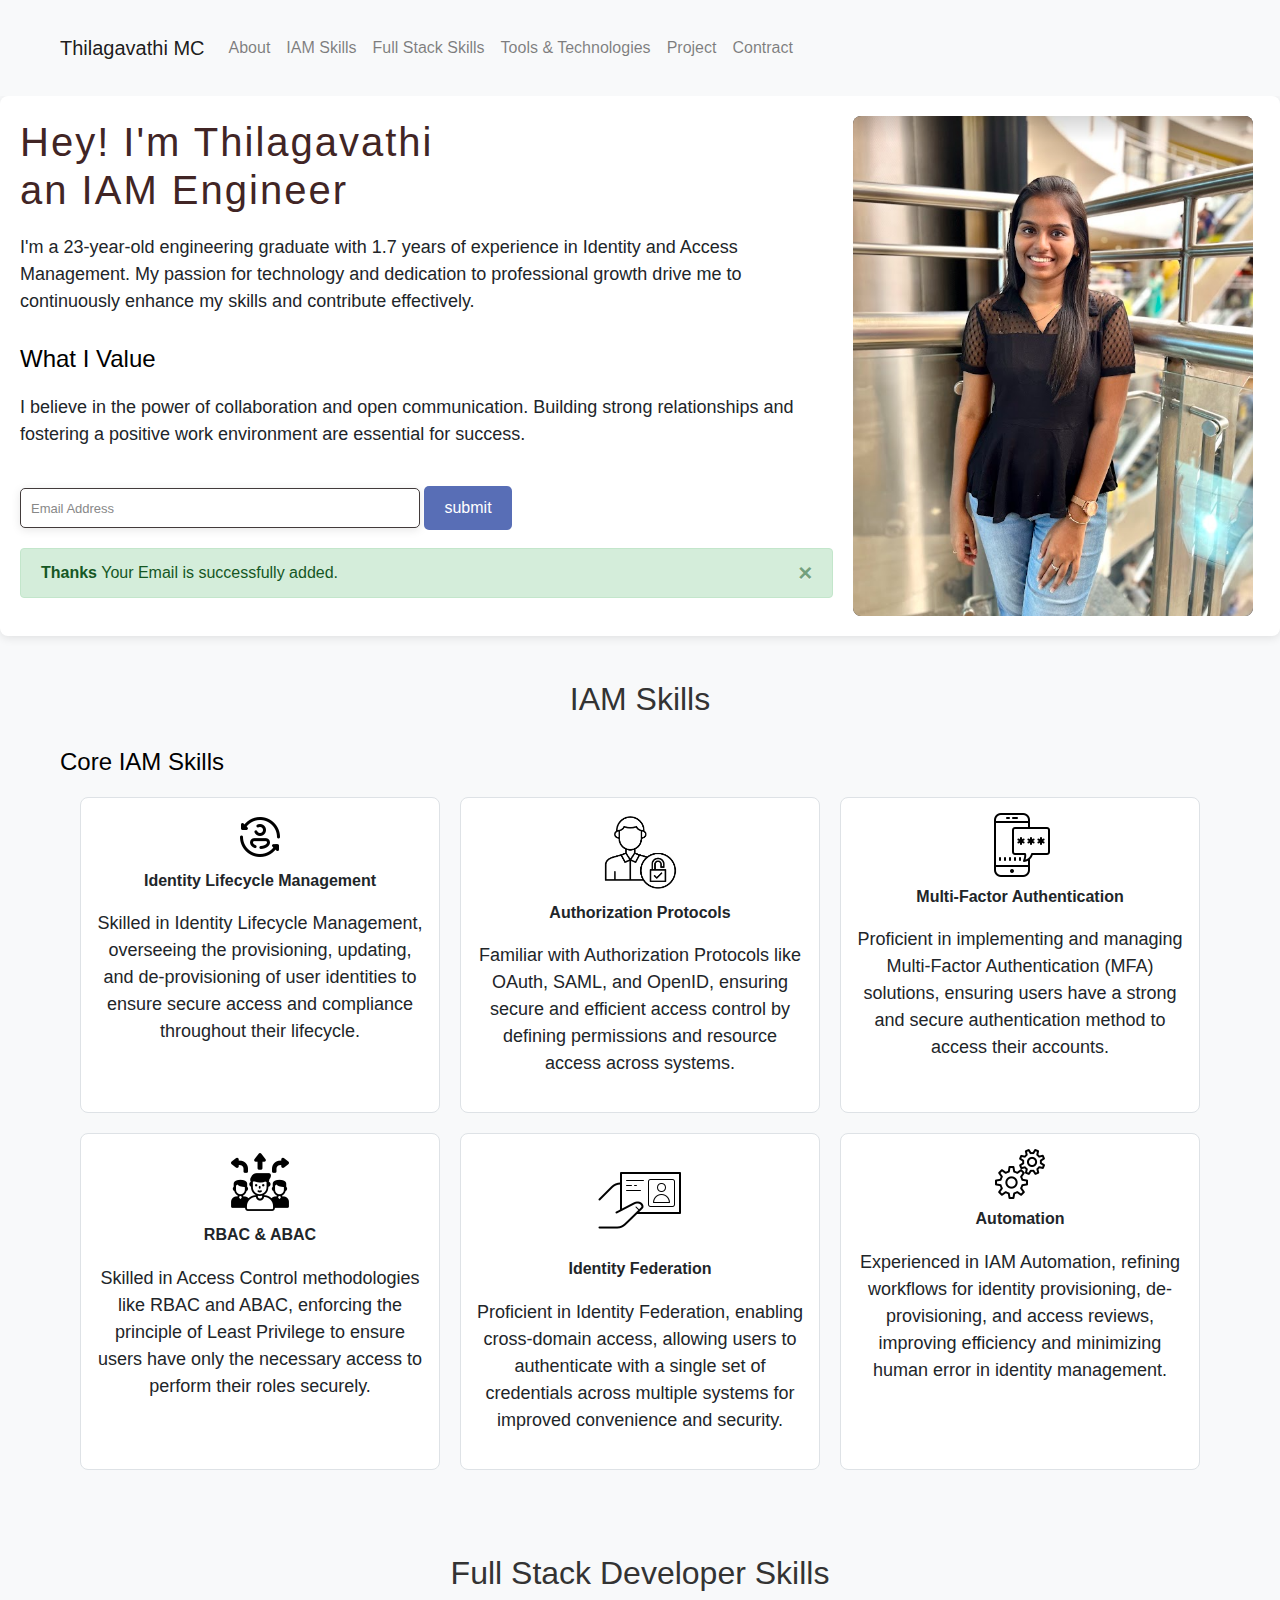
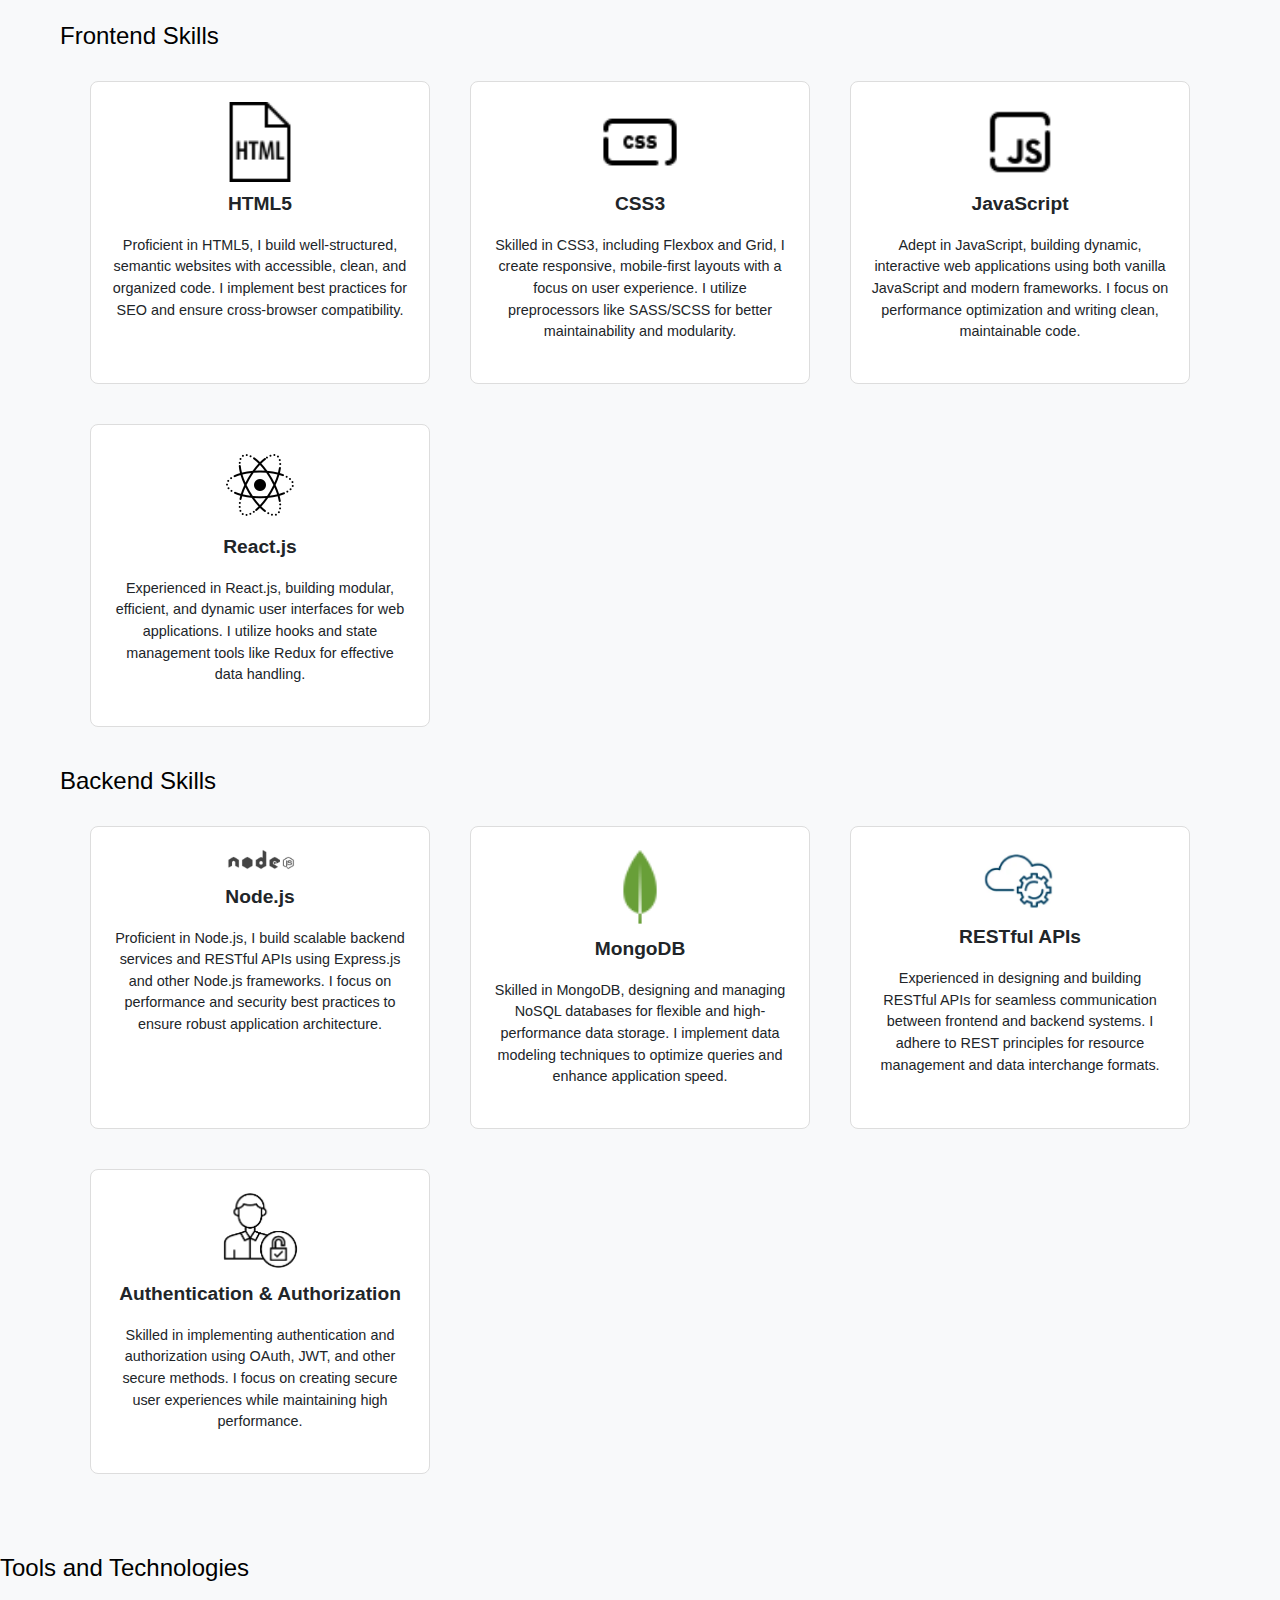
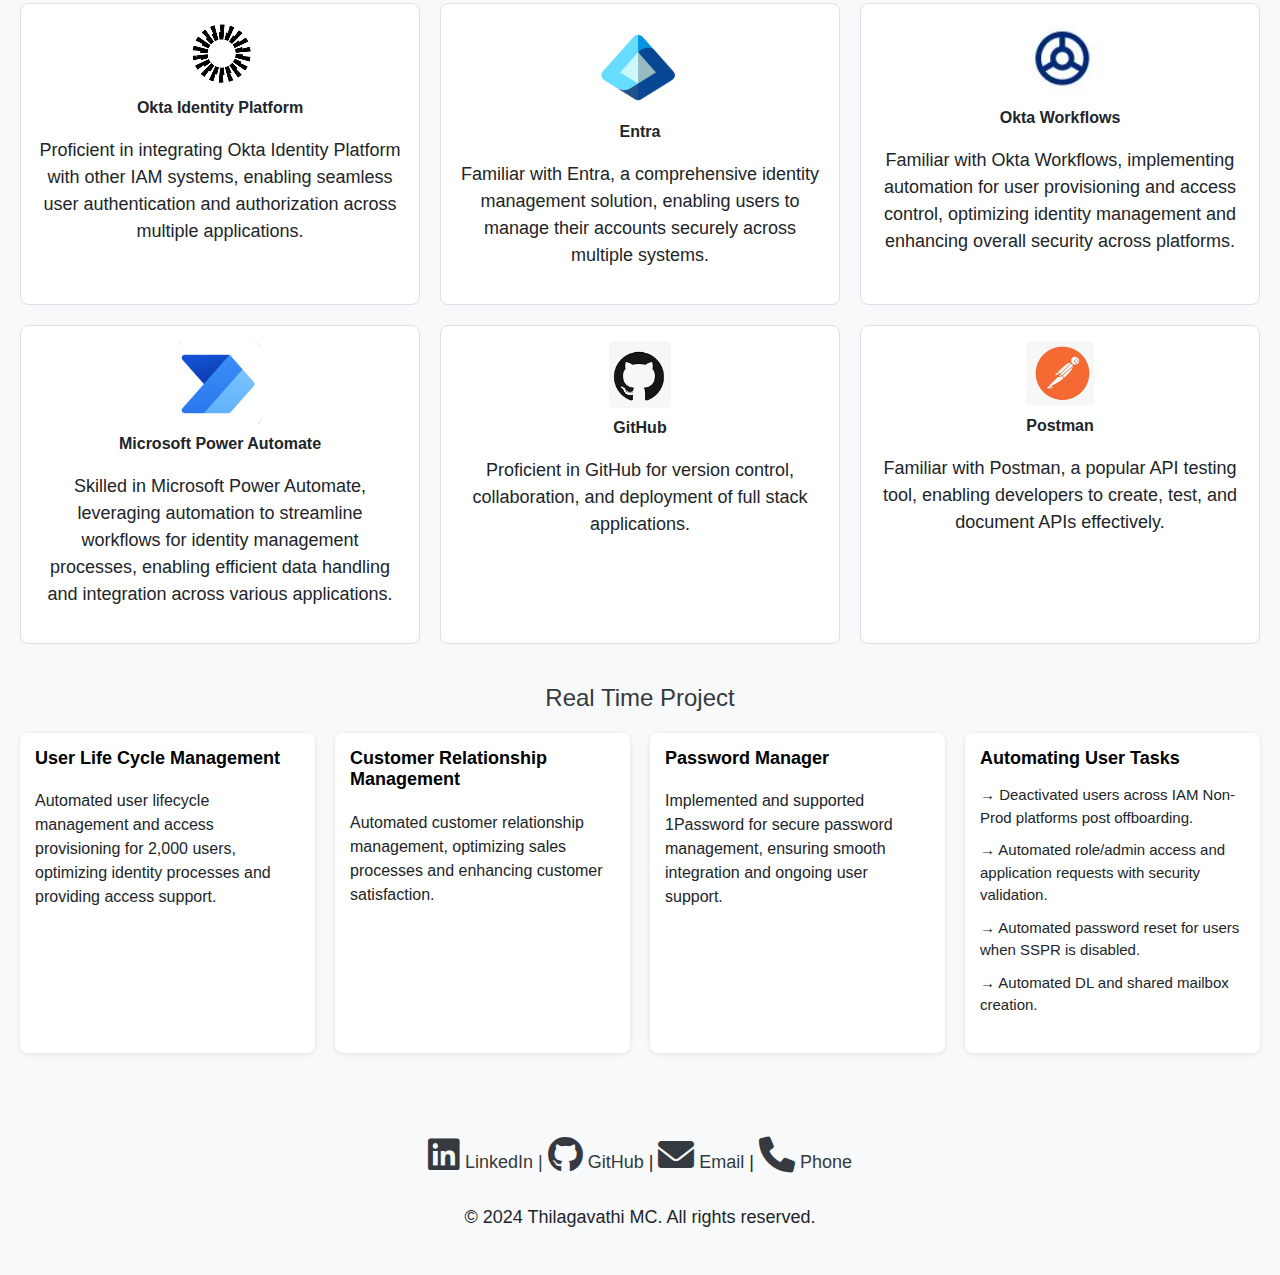
==== commit 1dda2500: "Submit Button" ====
--- a/index.html
+++ b/index.html
@@ -18,7 +18,11 @@
     ></script>
 
     <link rel="stylesheet" href="https://cdnjs.cloudflare.com/ajax/libs/font-awesome/6.0.0-beta3/css/all.min.css">
-
+    <link rel="stylesheet" href="https://stackpath.bootstrapcdn.com/bootstrap/4.5.2/css/bootstrap.min.css">
+    <script src="https://code.jquery.com/jquery-3.5.1.slim.min.js"></script>
+    <script src="https://cdn.jsdelivr.net/npm/@popperjs/core@2.9.3/dist/umd/popper.min.js"></script>
+    <script src="https://stackpath.bootstrapcdn.com/bootstrap/4.5.2/js/bootstrap.min.js"></script>
+    
     <link rel="stylesheet" type="text/css" media="screen" href=".css" />
     <link rel="stylesheet" href="./main.css">
     <script src="main.js"></script>
@@ -90,6 +94,14 @@
                       required
                   />
                   <button type="submit" class="submit-btn">submit</button>
+
+                  <div class="alert alert-success alert-dismissible fade show alert-sm" role="alert">
+                    <strong>Thanks</strong> Your Email is successfully added.
+                    <button type="button" class="close" data-dismiss="alert" aria-label="Close">
+                      <span aria-hidden="true">&times;</span>
+
+                    </button>
+                  </div>
               </form>
           </div>
           <img class="mypic" src="./Pictures/Me.png" alt="Me" />
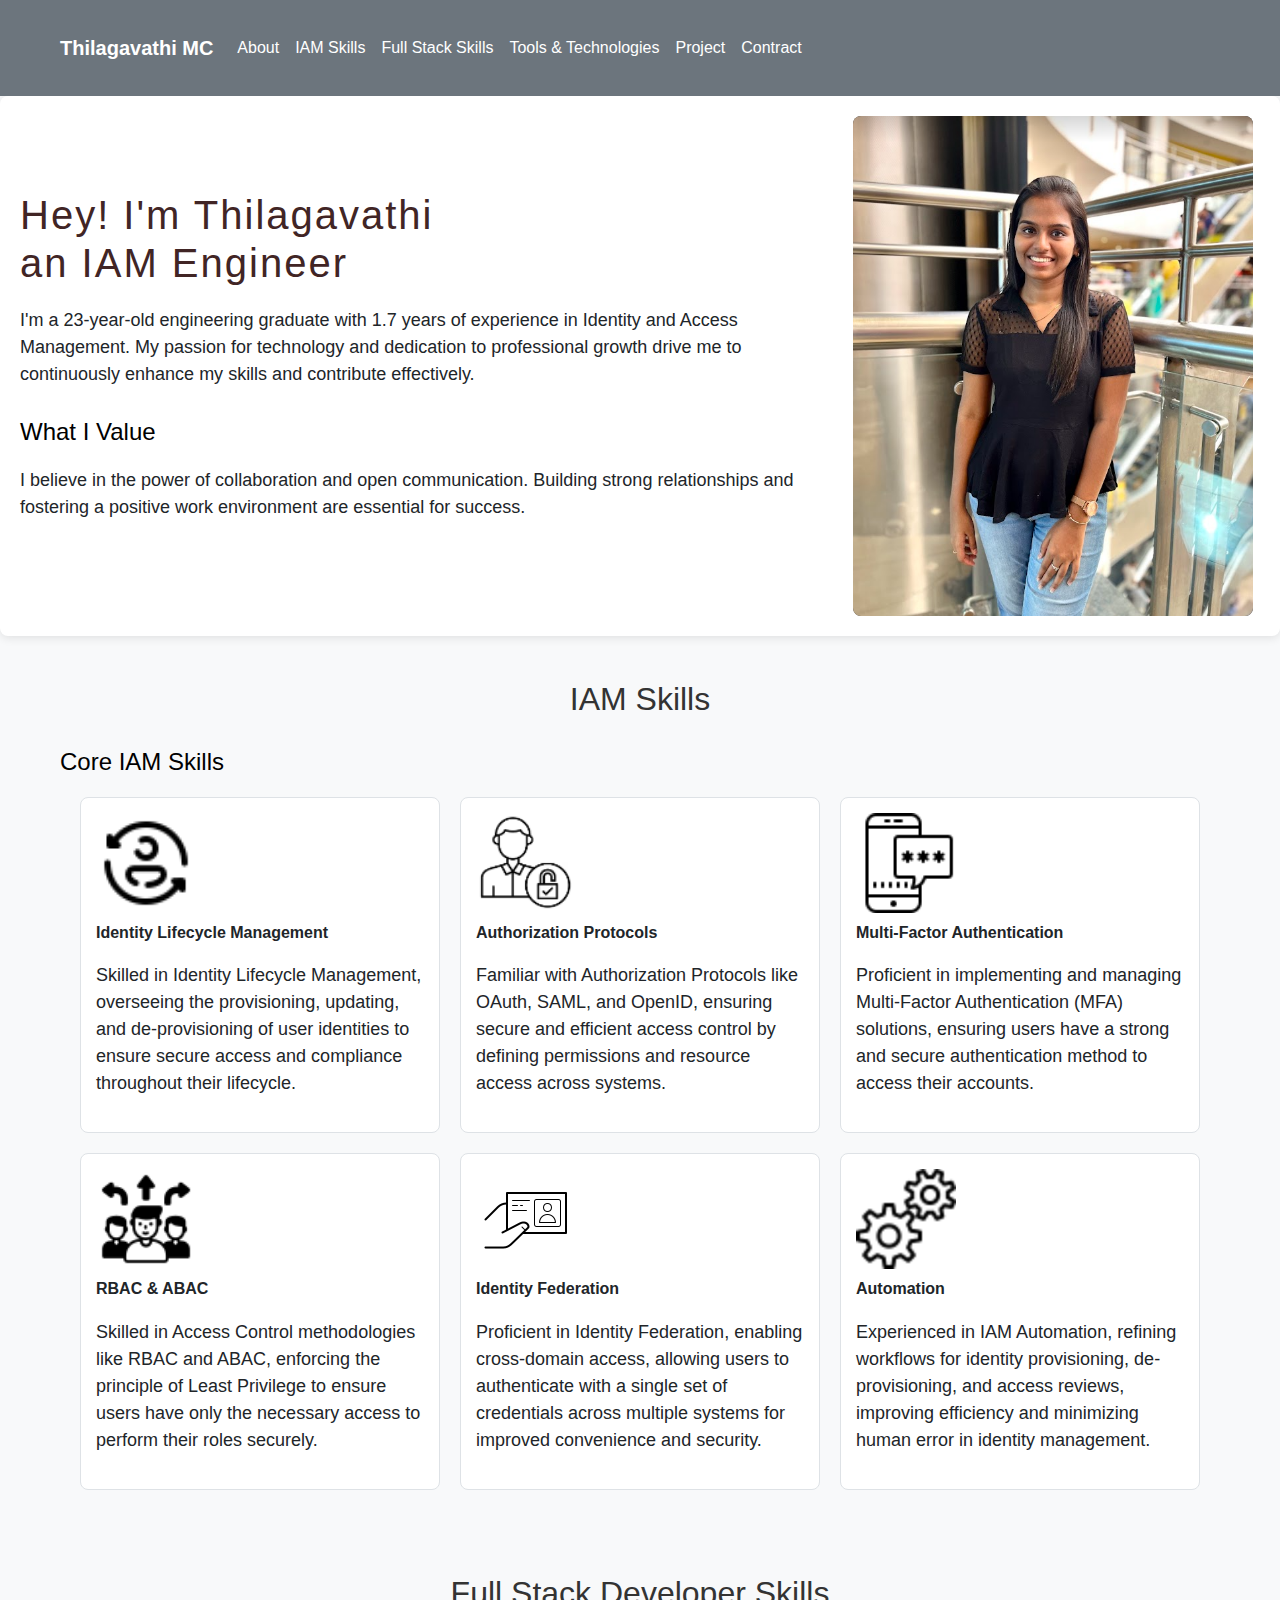
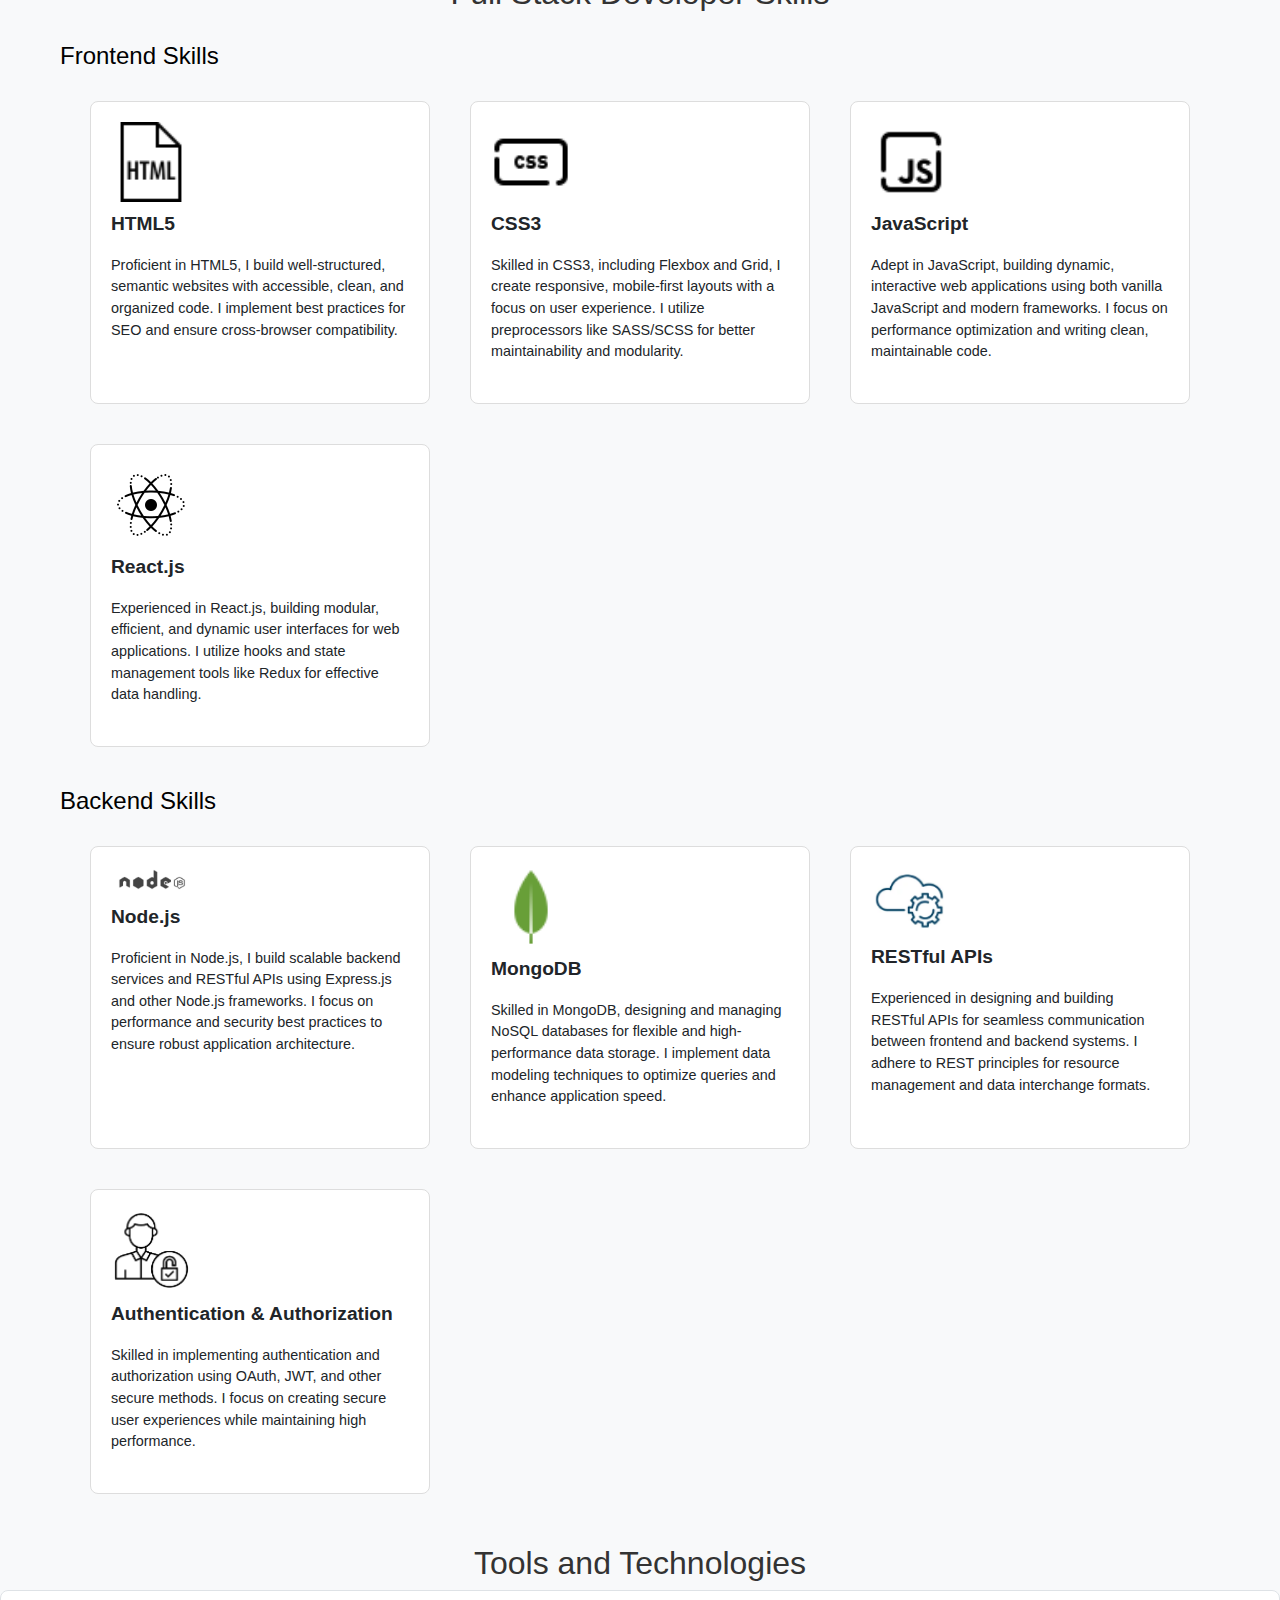
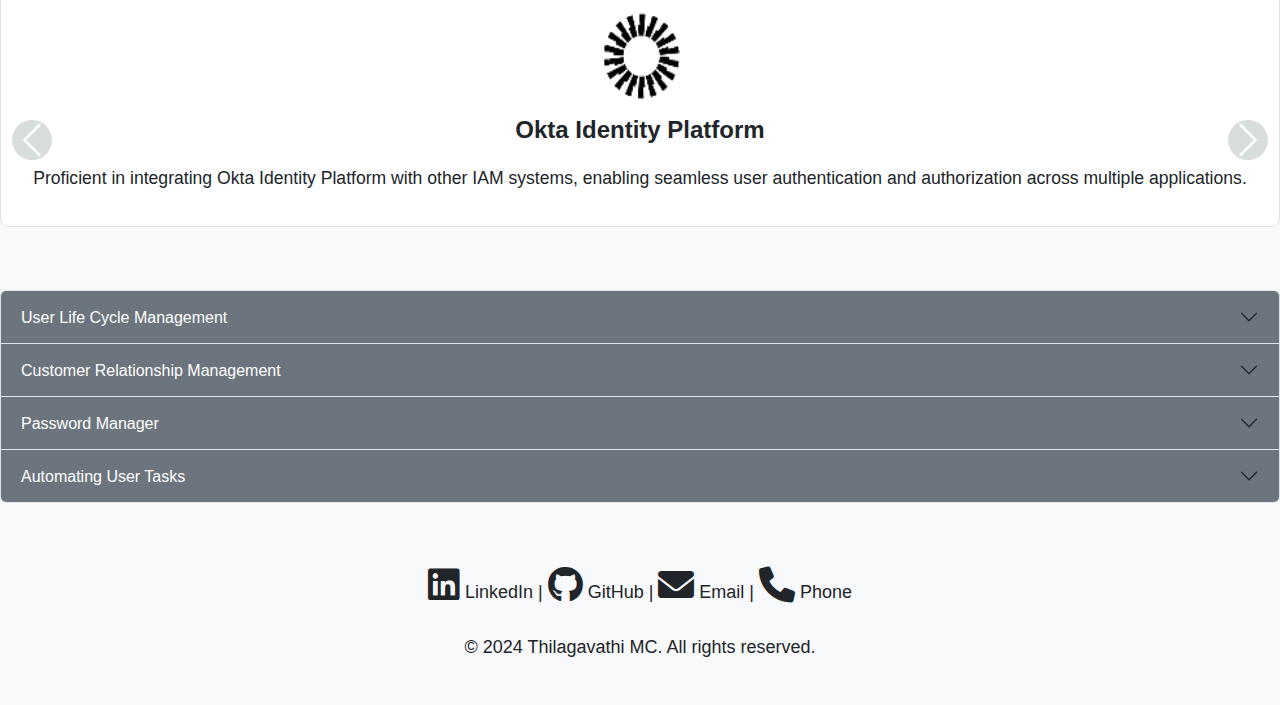
==== commit 83fe0d11: "Updates" ====
--- a/index.html
+++ b/index.html
@@ -5,37 +5,35 @@
     <meta charset="utf-8" />
     <meta http-equiv="X-UA-Compatible" content="IE=edge" />
     <meta name="viewport" content="width=device-width, initial-scale=1" />
-    <link
-      href="https://cdn.jsdelivr.net/npm/bootstrap@5.3.3/dist/css/bootstrap.min.css"
-      rel="stylesheet"
-      integrity="sha384-QWTKZyjpPEjISv5WaRU9OFeRpok6YctnYmDr5pNlyT2bRjXh0JMhjY6hW+ALEwIH"
-      crossorigin="anonymous"
-    />
-    <script
-      src="https://cdn.jsdelivr.net/npm/bootstrap@5.3.3/dist/js/bootstrap.bundle.min.js"
-      integrity="sha384-YvpcrYf0tY3lHB60NNkmXc5s9fDVZLESaAA55NDzOxhy9GkcIdslK1eN7N6jIeHz"
-      crossorigin="anonymous"
-    ></script>
-
-    <link rel="stylesheet" href="https://cdnjs.cloudflare.com/ajax/libs/font-awesome/6.0.0-beta3/css/all.min.css">
-    <link rel="stylesheet" href="https://stackpath.bootstrapcdn.com/bootstrap/4.5.2/css/bootstrap.min.css">
-    <script src="https://code.jquery.com/jquery-3.5.1.slim.min.js"></script>
-    <script src="https://cdn.jsdelivr.net/npm/@popperjs/core@2.9.3/dist/umd/popper.min.js"></script>
-    <script src="https://stackpath.bootstrapcdn.com/bootstrap/4.5.2/js/bootstrap.min.js"></script>
-    
-    <link rel="stylesheet" type="text/css" media="screen" href=".css" />
-    <link rel="stylesheet" href="./main.css">
-    <script src="main.js"></script>
+     <!-- Bootstrap 5.3.3 CSS -->
+     <link
+     href="https://cdn.jsdelivr.net/npm/bootstrap@5.3.3/dist/css/bootstrap.min.css"
+     rel="stylesheet"
+     integrity="sha384-QWTKZyjpPEjISv5WaRU9OFeRpok6YctnYmDr5pNlyT2bRjXh0JMhjY6hW+ALEwIH"
+     crossorigin="anonymous"
+   />
+
+   <!-- Font Awesome (for icons) -->
+   <link rel="stylesheet" href="https://cdnjs.cloudflare.com/ajax/libs/font-awesome/6.0.0-beta3/css/all.min.css">
+
+   <!-- Custom Styles -->
+   <link rel="stylesheet" href="./main.css">
+
 
   </head>
   <body>
 
-    
+        <!-- Bootstrap 5.3.3 JS Bundle (Includes Popper.js) -->
+        <script
+        src="https://cdn.jsdelivr.net/npm/bootstrap@5.3.3/dist/js/bootstrap.bundle.min.js"
+        integrity="sha384-YvpcrYf0tY3lHB60NNkmXc5s9fDVZLESaAA55NDzOxhy9GkcIdslK1eN7N6jIeHz"
+        crossorigin="anonymous"
+      ></script>  
 
     <!-- Navigation Bar -->
-    <nav class="navbar navbar-expand-lg navbar-light bg-light">
+    <nav class="navbar navbar-expand-lg navbar-light bg-secondary">
       <div class="container">
-        <a class="navbar-brand" href="#">Thilagavathi MC</a>
+        <a class="navbar-brand text-white" href="#"><strong>Thilagavathi MC</strong></a>
         <button
           class="navbar-toggler"
           type="button"
@@ -50,27 +48,28 @@
         <div class="collapse navbar-collapse" id="navbarNav">
           <ul class="navbar-nav">
             <li class="nav-item">
-              <a class="nav-link" href="#about">About</a>
-            </li>
-            <li class="nav-item">
-              <a class="nav-link" href="#iam-skills">IAM Skills</a>
-            </li>
-            <li class="nav-item">
-              <a class="nav-link" href="#dev-skills">Full Stack Skills</a>
-            </li>
-            <li class="nav-item">
-              <a class="nav-link" href="#tools">Tools & Technologies</a>
-            </li>
-            <li class="nav-item">
-              <a class="nav-link" href="#project">Project</a>
-            </li>
-            <li class="nav-item">
-              <a class="nav-link" href="#contract">Contract</a>
+              <a class="nav-link text-white" href="#about">About</a>
+            </li>
+            <li class="nav-item">
+              <a class="nav-link text-white" href="#iam-skills">IAM Skills</a>
+            </li>
+            <li class="nav-item">
+              <a class="nav-link text-white" href="#dev-skills">Full Stack Skills</a>
+            </li>
+            <li class="nav-item">
+              <a class="nav-link text-white" href="#tools">Tools & Technologies</a>
+            </li>
+            <li class="nav-item">
+              <a class="nav-link text-white" href="#project">Project</a>
+            </li>
+            <li class="nav-item">
+              <a class="nav-link text-white" href="#contract">Contract</a>
             </li>
           </ul>
         </div>
       </div>
     </nav>
+
 
     <!-- About Section -->
     <section id="about">
@@ -84,7 +83,8 @@
               <p>
                   I believe in the power of collaboration and open communication. Building strong relationships and fostering a positive work environment are essential for success.
               </p>
-              
+
+              <!--
               <form>
                   <input
                       type="email"
@@ -93,23 +93,26 @@
                       placeholder="Email Address"
                       required
                   />
-                  <button type="submit" class="submit-btn">submit</button>
-
-                  <div class="alert alert-success alert-dismissible fade show alert-sm" role="alert">
-                    <strong>Thanks</strong> Your Email is successfully added.
-                    <button type="button" class="close" data-dismiss="alert" aria-label="Close">
-                      <span aria-hidden="true">&times;</span>
-
+                  <p>
+                    <button class="btn btn-primary submit-btn" type="submit" data-bs-toggle="collapse" data-bs-target="#collapseExample" aria-expanded="false" aria-controls="collapseExample">
+                      Submit
                     </button>
-                  </div>
+                    
+                    <div class="collapse" id="collapseExample">
+                      <div class="card card-body">
+                        <div class="alert alert-success alert-dismissible fade show alert-sm" role="alert">
+                          <strong>Thanks</strong> Your Email is successfully added.
+                          <button type="button" class="btn-close" data-bs-dismiss="alert" aria-label="Close"></button>
+                        </div>
+                      </div>
+                    </div>
               </form>
+              --->
           </div>
           <img class="mypic" src="./Pictures/Me.png" alt="Me" />
       </div>
   </section>
-  
      
-
     <!-- IAM Skills Section -->
     <section id="iam-skills">
       <div class="container">
@@ -192,112 +195,116 @@
     </section>
 
     <!-- Full Stack Skills Section -->
-    
-    <div class="container" id="dev-skills">
-      <h2 class="mt-4 mb-3 ">Full Stack Developer Skills</h2>
-
-      <section >
-        <h4>Frontend Skills</h4>
-        <div class="skills-overview">
-          <article class="skill-item">
-            <img src="./Pictures/html.png" alt="HTML5" />
-            <h6>HTML5</h6>
-            <p>
-              Proficient in HTML5, I build well-structured, semantic websites
-              with accessible, clean, and organized code. I implement best
-              practices for SEO and ensure cross-browser compatibility.
-            </p>
-          </article>
-
-          <article class="skill-item">
-            <img src="./Pictures/css.png" alt="CSS3" />
-            <h6>CSS3</h6>
-            <p>
-              Skilled in CSS3, including Flexbox and Grid, I create responsive,
-              mobile-first layouts with a focus on user experience. I utilize
-              preprocessors like SASS/SCSS for better maintainability and
-              modularity.
-            </p>
-          </article>
-
-          <article class="skill-item">
-            <img src="./Pictures/javascript.png" alt="JavaScript" />
-            <h6>JavaScript</h6>
-            <p>
-              Adept in JavaScript, building dynamic, interactive web
-              applications using both vanilla JavaScript and modern frameworks.
-              I focus on performance optimization and writing clean,
-              maintainable code.
-            </p>
-          </article>
-
-          <article class="skill-item">
-            <img src="./Pictures/react.png" alt="React.js" />
-            <h6>React.js</h6>
-            <p>
-              Experienced in React.js, building modular, efficient, and dynamic
-              user interfaces for web applications. I utilize hooks and state
-              management tools like Redux for effective data handling.
-            </p>
-          </article>
-        </div>
-      </section>
-
-      <section>
-        <h4>Backend Skills</h4>
-        <div class="skills-overview">
-          <article class="skill-item">
-            <img src="./Pictures/nodejs.png" alt="Node.js" />
-            <h6>Node.js</h6>
-            <p>
-              Proficient in Node.js, I build scalable backend services and
-              RESTful APIs using Express.js and other Node.js frameworks. I
-              focus on performance and security best practices to ensure robust
-              application architecture.
-            </p>
-          </article>
-
-          <article class="skill-item">
-            <img src="./Pictures/mongodb.png" alt="MongoDB" />
-            <h6>MongoDB</h6>
-            <p>
-              Skilled in MongoDB, designing and managing NoSQL databases for
-              flexible and high-performance data storage. I implement data
-              modeling techniques to optimize queries and enhance application
-              speed.
-            </p>
-          </article>
-
-          <article class="skill-item">
-            <img src="./Pictures/restapi.png" alt="RESTful APIs" />
-            <h6>RESTful APIs</h6>
-            <p>
-              Experienced in designing and building RESTful APIs for seamless
-              communication between frontend and backend systems. I adhere to
-              REST principles for resource management and data interchange
-              formats.
-            </p>
-          </article>
-
-          <article class="skill-item">
-            <img src="./Pictures/Authorization.png" alt="Authentication" />
-            <h6>Authentication & Authorization</h6>
-            <p>
-              Skilled in implementing authentication and authorization using
-              OAuth, JWT, and other secure methods. I focus on creating secure
-              user experiences while maintaining high performance.
-            </p>
-          </article>
-        </div>
-      </section>
-    </div>
-
-    <!-- Tools & Technologies Section -->
-    <section>
-      <h4 id="tools">Tools and Technologies</h4>
-      <div class="IAM-overview">
-        <article class="IAM-item">
-          <img src="./Pictures/Okta.png" alt="Okta Identity Platform" />
+    <section id="dev-skills">
+      <div class="container">
+        <h2 class="mt-4 mb-3 ">Full Stack Developer Skills</h2>
+  
+        <section >
+          <h4>Frontend Skills</h4>
+          <div class="skills-overview">
+            <article class="skill-item">
+              <img src="./Pictures/html.png" alt="HTML5" />
+              <h6>HTML5</h6>
+              <p>
+                Proficient in HTML5, I build well-structured, semantic websites
+                with accessible, clean, and organized code. I implement best
+                practices for SEO and ensure cross-browser compatibility.
+              </p>
+            </article>
+  
+            <article class="skill-item">
+              <img src="./Pictures/css.png" alt="CSS3" />
+              <h6>CSS3</h6>
+              <p>
+                Skilled in CSS3, including Flexbox and Grid, I create responsive,
+                mobile-first layouts with a focus on user experience. I utilize
+                preprocessors like SASS/SCSS for better maintainability and
+                modularity.
+              </p>
+            </article>
+  
+            <article class="skill-item">
+              <img src="./Pictures/javascript.png" alt="JavaScript" />
+              <h6>JavaScript</h6>
+              <p>
+                Adept in JavaScript, building dynamic, interactive web
+                applications using both vanilla JavaScript and modern frameworks.
+                I focus on performance optimization and writing clean,
+                maintainable code.
+              </p>
+            </article>
+  
+            <article class="skill-item">
+              <img src="./Pictures/react.png" alt="React.js" />
+              <h6>React.js</h6>
+              <p>
+                Experienced in React.js, building modular, efficient, and dynamic
+                user interfaces for web applications. I utilize hooks and state
+                management tools like Redux for effective data handling.
+              </p>
+            </article>
+          </div>
+        </section>
+  
+        <section>
+          <h4>Backend Skills</h4>
+          <div class="skills-overview">
+            <article class="skill-item">
+              <img src="./Pictures/nodejs.png" alt="Node.js" />
+              <h6>Node.js</h6>
+              <p>
+                Proficient in Node.js, I build scalable backend services and
+                RESTful APIs using Express.js and other Node.js frameworks. I
+                focus on performance and security best practices to ensure robust
+                application architecture.
+              </p>
+            </article>
+  
+            <article class="skill-item">
+              <img src="./Pictures/mongodb.png" alt="MongoDB" />
+              <h6>MongoDB</h6>
+              <p>
+                Skilled in MongoDB, designing and managing NoSQL databases for
+                flexible and high-performance data storage. I implement data
+                modeling techniques to optimize queries and enhance application
+                speed.
+              </p>
+            </article>
+  
+            <article class="skill-item">
+              <img src="./Pictures/restapi.png" alt="RESTful APIs" />
+              <h6>RESTful APIs</h6>
+              <p>
+                Experienced in designing and building RESTful APIs for seamless
+                communication between frontend and backend systems. I adhere to
+                REST principles for resource management and data interchange
+                formats.
+              </p>
+            </article>
+  
+            <article class="skill-item">
+              <img src="./Pictures/Authorization.png" alt="Authentication" />
+              <h6>Authentication & Authorization</h6>
+              <p>
+                Skilled in implementing authentication and authorization using
+                OAuth, JWT, and other secure methods. I focus on creating secure
+                user experiences while maintaining high performance.
+              </p>
+            </article>
+          </div>
+        </section>
+      </div>
+    </section>
+
+
+<!-- Tools & Technologies Section -->
+<section id="tools">
+  <h2>Tools and Technologies</h2>
+  <div id="toolsCarousel" class="carousel slide" data-bs-ride="carousel">
+    <div class="carousel-inner" >
+      <div class="carousel-item active" style=" padding-top: 0px; padding-left: 0px; padding-right: 0px; padding-bottom: 0px;">
+        <article class="IAM-item text-center">
+          <img src="./Pictures/Okta.png" alt="Okta Identity Platform" class="d-block mx-auto" />
           <h6>Okta Identity Platform</h6>
           <p>
             Proficient in integrating Okta Identity Platform with other IAM
@@ -305,9 +312,11 @@
             across multiple applications.
           </p>
         </article>
-
-        <article class="IAM-item">
-          <img src="./Pictures/Entra.png" alt="Entra" />
+      </div>
+
+      <div class="carousel-item" style=" padding-top: 0px; padding-left: 0px; padding-right: 0px; padding-bottom: 0px;">
+        <article class="IAM-item text-center">
+          <img src="./Pictures/Entra.png" alt="Entra" class="d-block mx-auto" />
           <h6>Entra</h6>
           <p>
             Familiar with Entra, a comprehensive identity management solution,
@@ -315,9 +324,11 @@
             systems.
           </p>
         </article>
-
-        <article class="IAM-item">
-          <img src="./Pictures/WorkFlow.png" alt="Okta Workflows" />
+      </div>
+
+      <div class="carousel-item" style=" padding-top: 0px; padding-left: 0px; padding-right: 0px; padding-bottom: 0px;">
+        <article class="IAM-item text-center" style=" padding-top: 0px; padding-left: 0px; padding-right: 0px; padding-bottom: 0px; margin: 0px;">
+          <img src="./Pictures/WorkFlow.png" alt="Okta Workflows" class="d-block mx-auto" />
           <h6>Okta Workflows</h6>
           <p>
             Familiar with Okta Workflows, implementing automation for user
@@ -325,9 +336,11 @@
             enhancing overall security across platforms.
           </p>
         </article>
-
-        <article class="IAM-item">
-          <img src="./Pictures/PA.png" alt="Microsoft Power Automate" />
+      </div>
+
+      <div class="carousel-item" style=" padding-top: 0px; padding-left: 0px; padding-right: 0px; padding-bottom: 0px; margin: 0px">
+        <article class="IAM-item text-center">
+          <img src="./Pictures/PA.png" alt="Microsoft Power Automate" class="d-block mx-auto" />
           <h6>Microsoft Power Automate</h6>
           <p>
             Skilled in Microsoft Power Automate, leveraging automation to
@@ -335,18 +348,22 @@
             efficient data handling and integration across various applications.
           </p>
         </article>
-
-        <article class="IAM-item">
-          <img src="./Pictures/GitHub.png" alt="GitHub" />
+      </div>
+
+      <div class="carousel-item" style=" padding-top: 0px; padding-left: 0px; padding-right: 0px; padding-bottom: 0px;">
+        <article class="IAM-item text-center" >
+          <img src="./Pictures/GitHub.png" alt="GitHub" class="d-block mx-auto" />
           <h6>GitHub</h6>
           <p>
             Proficient in GitHub for version control, collaboration, and
             deployment of full stack applications.
           </p>
         </article>
-
-        <article class="IAM-item">
-          <img src="./Pictures/postman.png" alt="Postman" />
+      </div>
+
+      <div class="carousel-item" style=" padding-top: 0px; padding-left: 0px; padding-right: 0px; padding-bottom: 0px;">
+        <article class="IAM-item text-center">
+          <img src="./Pictures/postman.png" alt="Postman" class="d-block mx-auto" />
           <h6>Postman</h6>
           <p>
             Familiar with Postman, a popular API testing tool, enabling
@@ -354,36 +371,92 @@
           </p>
         </article>
       </div>
-
-      <div class="Project-Details" id="project">
-        <h5>Real Time Project</h5>
-        <div class="grid-container">
-            <div class="grid-item">
-                <h6>User Life Cycle Management</h6>
-                <p>Automated user lifecycle management and access provisioning for 2,000 users, optimizing identity processes and providing access support.</p>
-            </div>
-            <div class="grid-item">
-                <h6>Customer Relationship Management</h6>
-                <p>Automated customer relationship management, optimizing sales processes and enhancing customer satisfaction.</p>
-            </div>
-            <div class="grid-item">
-                <h6>Password Manager</h6>
-                <p>Implemented and supported 1Password for secure password management, ensuring smooth integration and ongoing user support.</p>
-            </div>
-            <div class="grid-item">
-                <h6>Automating User Tasks</h6>
-                <ul class="list-inline">
-                    <li>&rarr; Deactivated users across IAM Non-Prod platforms post offboarding.</li>
-                    <li>&rarr; Automated role/admin access and application requests with security validation.</li>
-                    <li>&rarr; Automated password reset for users when SSPR is disabled.</li>
-                    <li>&rarr; Automated DL and shared mailbox creation.</li>
-                </ul>
-            </div>
-        </div>
     </div>
-    
-
-    </section>
+
+    <button class="carousel-control-prev" type="button" data-bs-target="#toolsCarousel" data-bs-slide="prev">
+      <span class="carousel-control-prev-icon" aria-hidden="true"></span>
+      <span class="visually-hidden">Previous</span>
+    </button>
+
+    <button class="carousel-control-next" type="button" data-bs-target="#toolsCarousel" data-bs-slide="next">
+      <span class="carousel-control-next-icon" aria-hidden="true"></span>
+      <span class="visually-hidden">Next</span>
+    </button>
+  </div>
+</section>
+
+
+    <!-- Real time projects-->
+<section id="project">
+  <div class="accordion" id="accordionParent">
+    <div class="accordion-item">
+      <h2 class="accordion-header" id="headingOne">
+        <button class="accordion-button collapsed bg-secondary text-white" type="button" data-bs-toggle="collapse" data-bs-target="#collapseOne">
+          User Life Cycle Management
+        </button>
+      </h2>
+      <div id="collapseOne" class="accordion-collapse collapse" aria-labelledby="headingOne" data-bs-parent="#accordionParent">
+        <div class="accordion-body">
+          <p>
+            Automated user lifecycle management and access provisioning for 2,000 users, optimizing
+            identity processes and providing access support.
+          </p>
+        </div>
+      </div>
+    </div>
+
+    <div class="accordion-item">
+      <h2 class="accordion-header" id="headingTwo">
+        <button class="accordion-button collapsed bg-secondary text-white" type="button" data-bs-toggle="collapse" data-bs-target="#collapseTwo" aria-expanded="false" aria-controls="collapseTwo">
+          Customer Relationship Management
+        </button>
+      </h2>
+      <div id="collapseTwo" class="accordion-collapse collapse" aria-labelledby="headingTwo" data-bs-parent="#accordionParent">
+        <div class="accordion-body">
+          <p>Automated customer relationship management, optimizing sales processes and enhancing
+            customer satisfaction.</p>
+        </div>
+      </div>
+    </div>
+
+    <div class="accordion-item">
+      <h2 class="accordion-header" id="headingThree">
+        <button class="accordion-button collapsed bg-secondary text-white" type="button" data-bs-toggle="collapse" data-bs-target="#collapseThree" aria-expanded="false" aria-controls="collapseThree">
+          Password Manager
+        </button>
+      </h2>
+      <div id="collapseThree" class="accordion-collapse collapse" aria-labelledby="headingThree" data-bs-parent="#accordionParent">
+        <div class="accordion-body">
+          <p>
+            Implemented and supported 1Password for secure password management, ensuring smooth
+            integration and ongoing user support.
+          </p>
+        </div>
+      </div>
+    </div>
+
+    <div class="accordion-item">
+      <h2 class="accordion-header" id="headingFour">
+        <button class="accordion-button collapsed bg-secondary text-white" type="button" data-bs-toggle="collapse" data-bs-target="#collapseFour" aria-expanded="false" aria-controls="collapseFour">
+          Automating User Tasks
+        </button>
+      </h2>
+      <div id="collapseFour" class="accordion-collapse collapse" aria-labelledby="headingFour" data-bs-parent="#accordionParent">
+        <div class="accordion-body">
+          <p>
+            <ul class="list-unstyled">
+              <li>&rarr; Deactivated users across IAM Non-Prod platforms post offboarding.</li>
+              <li>&rarr; Automated role/admin access and application requests with security validation.</li>
+              <li>&rarr; Automated password reset for users when SSPR is disabled.</li>
+              <li>&rarr; Automated DL and shared mailbox creation.</li>
+            </ul>
+          </p>
+        </div>
+      </div>
+    </div>
+  </div>
+</section>
+
   </body>
 
 <!-- Footer Section -->
--- a/main.css
+++ b/main.css
@@ -17,8 +17,9 @@
 
 h4 {
     margin-top: 30px;
-    color: #000000;
+    color: #000000 ;
     font-size: 1.5rem; /* Increased font size for section headers */
+align-items: center;
 }
 
 h6 {
@@ -106,8 +107,16 @@
     border-radius: 8px;
     padding: 15px;
     transition: transform 0.3s;
-    text-align: center; 
-}
+    margin: auto;
+}
+
+
+.IAM-item img {
+    max-width: 100px !important; /* Set the maximum width of the images */
+    height: 100px !important; /* Maintain aspect ratio */
+    margin: 0 auto; /* Center the images */
+}
+
 
 .IAM-item:hover,
 .skill-item:hover {
@@ -157,56 +166,107 @@
     }
 }
 
-.Project-Details {
-    padding: 20px;
-    background-color: #f8f9fa; /* Light background */
-}
-
-.Project-Details h5 {
-    text-align: center;
-    font-size: 24px;
-    color: #343a40; /* Dark text color */
-    margin-bottom: 20px; /* Space below the heading */
-}
-
-.grid-container {
-    display: grid;
-    grid-template-columns: repeat(auto-fill, minmax(250px, 1fr)); /* Responsive columns */
-    gap: 20px; /* Space between grid items */
-}
-
-.grid-item {
-    background-color: #ffffff; /* White background for items */
-    border-radius: 8px; /* Rounded corners */
-    padding: 15px; /* Padding inside each item */
-    box-shadow: 0 1px 5px rgba(0, 0, 0, 0.1); /* Subtle shadow for items */
-    transition: transform 0.3s, box-shadow 0.3s; /* Transition for effects */
-}
-
-.grid-item:hover {
-    transform: translateY(-5px); /* Lift effect on hover */
-    box-shadow: 0 4px 15px rgba(0, 0, 0, 0.2); /* Enhanced shadow on hover */
-}
-
-.Project-Details h6 {
-    font-size: 18px;
-    color: #000000; /* Medium dark text */
-    font-weight: 550;
-    margin-bottom: 10px; /* Space below each subheading */
-}
-
-.Project-Details p {
-    font-size: 16px;
-    line-height: 1.5; /* Improved line spacing */
-}
-
-.Project-Details ul.list-inline {
-    padding-left: 0; /* Remove default padding */
-    list-style: none; /* Remove bullet points */
-}
-
-.Project-Details ul.list-inline li {
-    padding: 5px 0; /* Space between list items */
-    font-size: 15px; /* Slightly smaller font size */
-}
-
+@media screen and (min-width: 768px) {
+    .carousel-item
+    {
+        padding: 0px !important;
+    }
+    
+}
+
+/* Carousel Styles */
+
+
+#toolsCarousel
+{
+    align-items: center;
+}
+.carousel-item {
+    padding: 2rem 0;
+    min-height: 300px;
+    padding-left: 6rem;
+    padding-right: 6rem;
+  }
+  
+  .carousel-item img {
+    width: 200px; /* Fixed width for consistency */
+    display: block;
+  }
+  
+  .carousel-item h6 {
+    font-size: 1.5rem;
+    font-weight: bold;
+  }
+  
+  .carousel-item p {
+    font-size: 1.1rem;
+  }
+  
+  /* Space to prevent content overlap with controls */
+  .carousel-control-prev,
+  .carousel-control-next {
+    width: 5%;
+  }
+  
+  /* Optional: Style for buttons */
+  .carousel-indicators button {
+    background-color: #000;
+  }
+  
+  /* Arrow Controls Styling */
+  .carousel-control-prev-icon,
+  .carousel-control-next-icon {
+    background-color: #B2BEB5; /* Ash color */
+    border-radius: 50%;
+    width: 40px;
+    height: 40px;
+  }
+  
+  /* Hover Effects for Arrow Buttons */
+  .carousel-control-prev-icon:hover,
+  .carousel-control-next-icon:hover {
+    background-color: #808080; /* Darker ash for hover effect */
+  }
+
+
+
+
+/* Optional: Style for buttons */
+.carousel-indicators button {
+    background-color: #000;
+}
+
+
+            /* Accordion Button Hover */
+            .accordion-button:hover {
+                background-color: #343a40 !important; /* Darker hover color */
+                border: #303031 !important;
+                color: white !important; /* Ensure readable text */
+            }
+        
+            /* Accordion Button Active State */
+            .accordion-button:not(.collapsed) {
+                background-color: #6c757d !important; /* Background color when active */
+                color: white !important;
+            }
+            /* Remove blue border on click (focus) */
+        .accordion-button:focus {
+            box-shadow: none !important; /* Removes the blue border */
+            outline: none !important; /* Removes the outline */
+        }
+        
+        /* Optional: Change the border to a custom dark color */
+        .accordion-button:focus {
+            box-shadow: 0 0 0 0.25rem rgba(52, 58, 64, 0.5) !important; /* Dark gray shadow */
+        }
+
+
+        .carousel-control-prev-icon,
+.carousel-control-next-icon {
+  background-color: #B2BEB5; /* Ash color */
+  border-radius: 50%;
+  width: 40px;
+  height: 40px;
+}
+
+         
